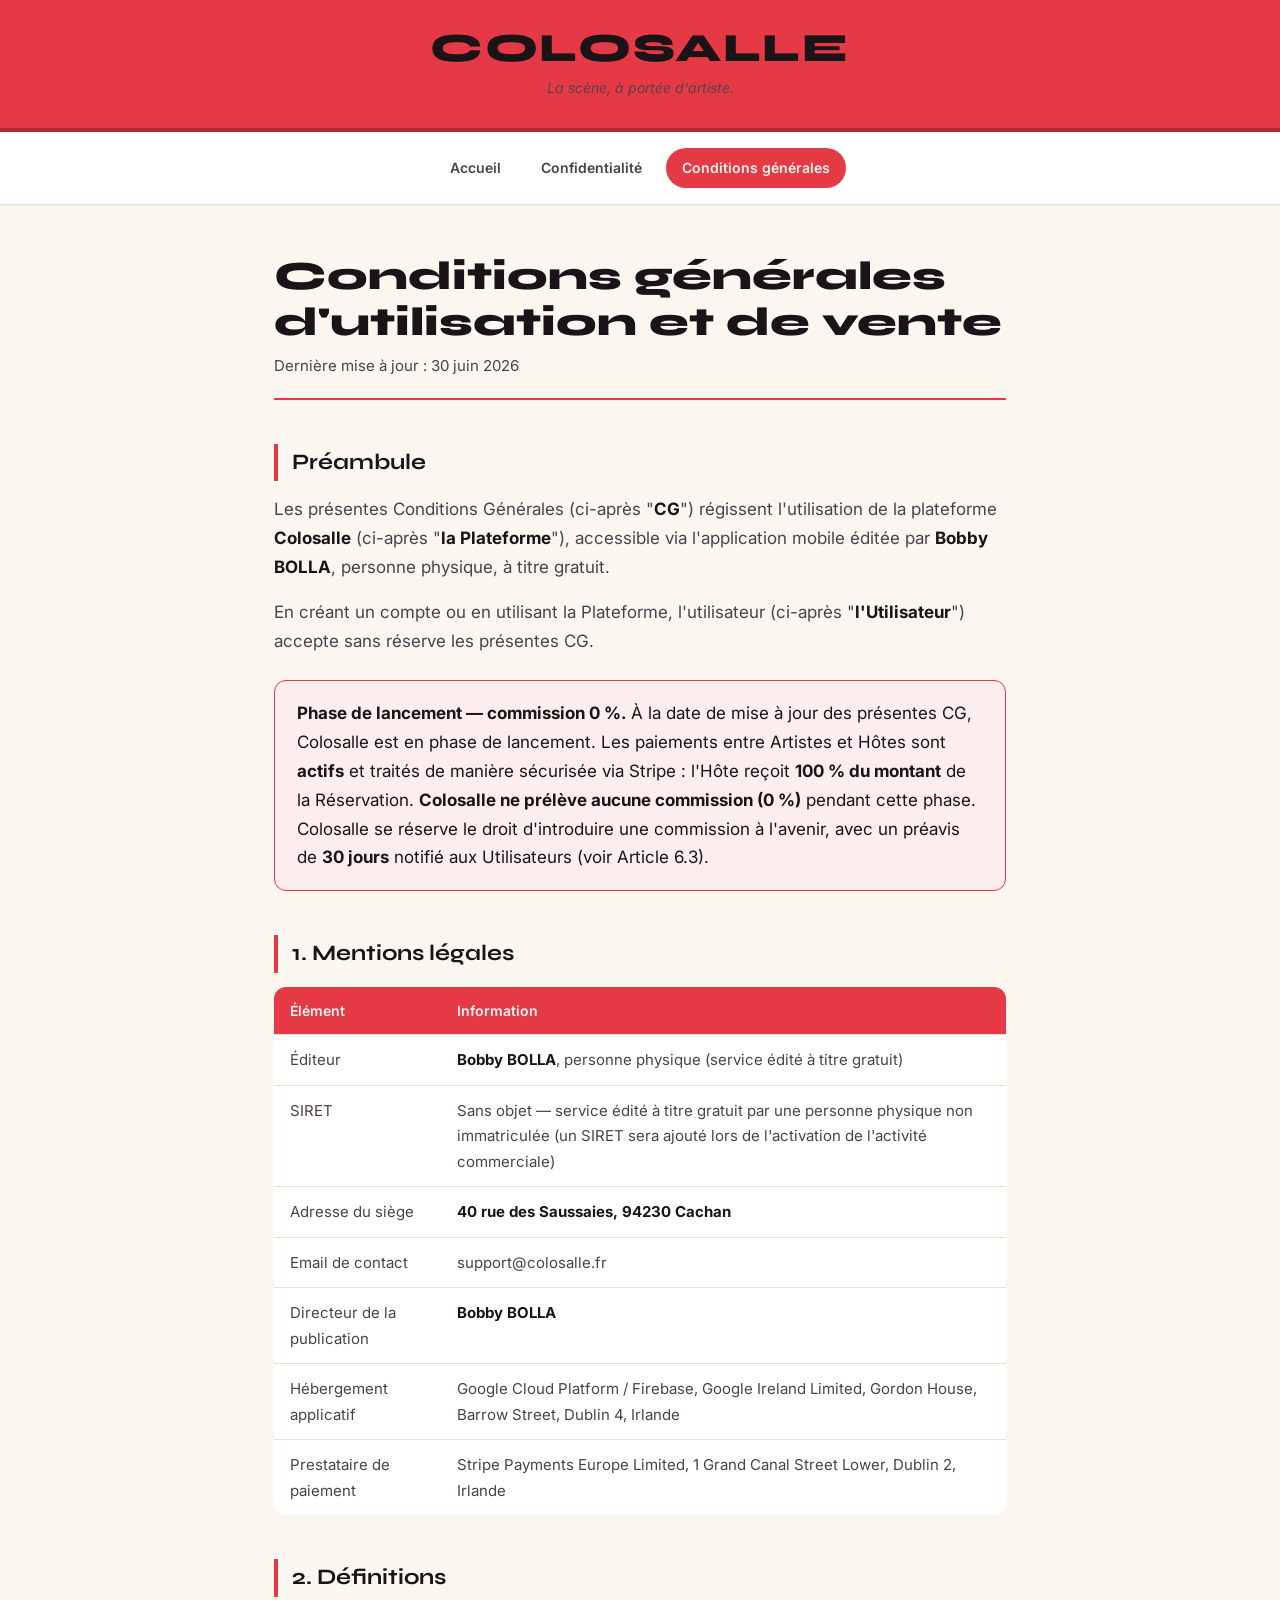
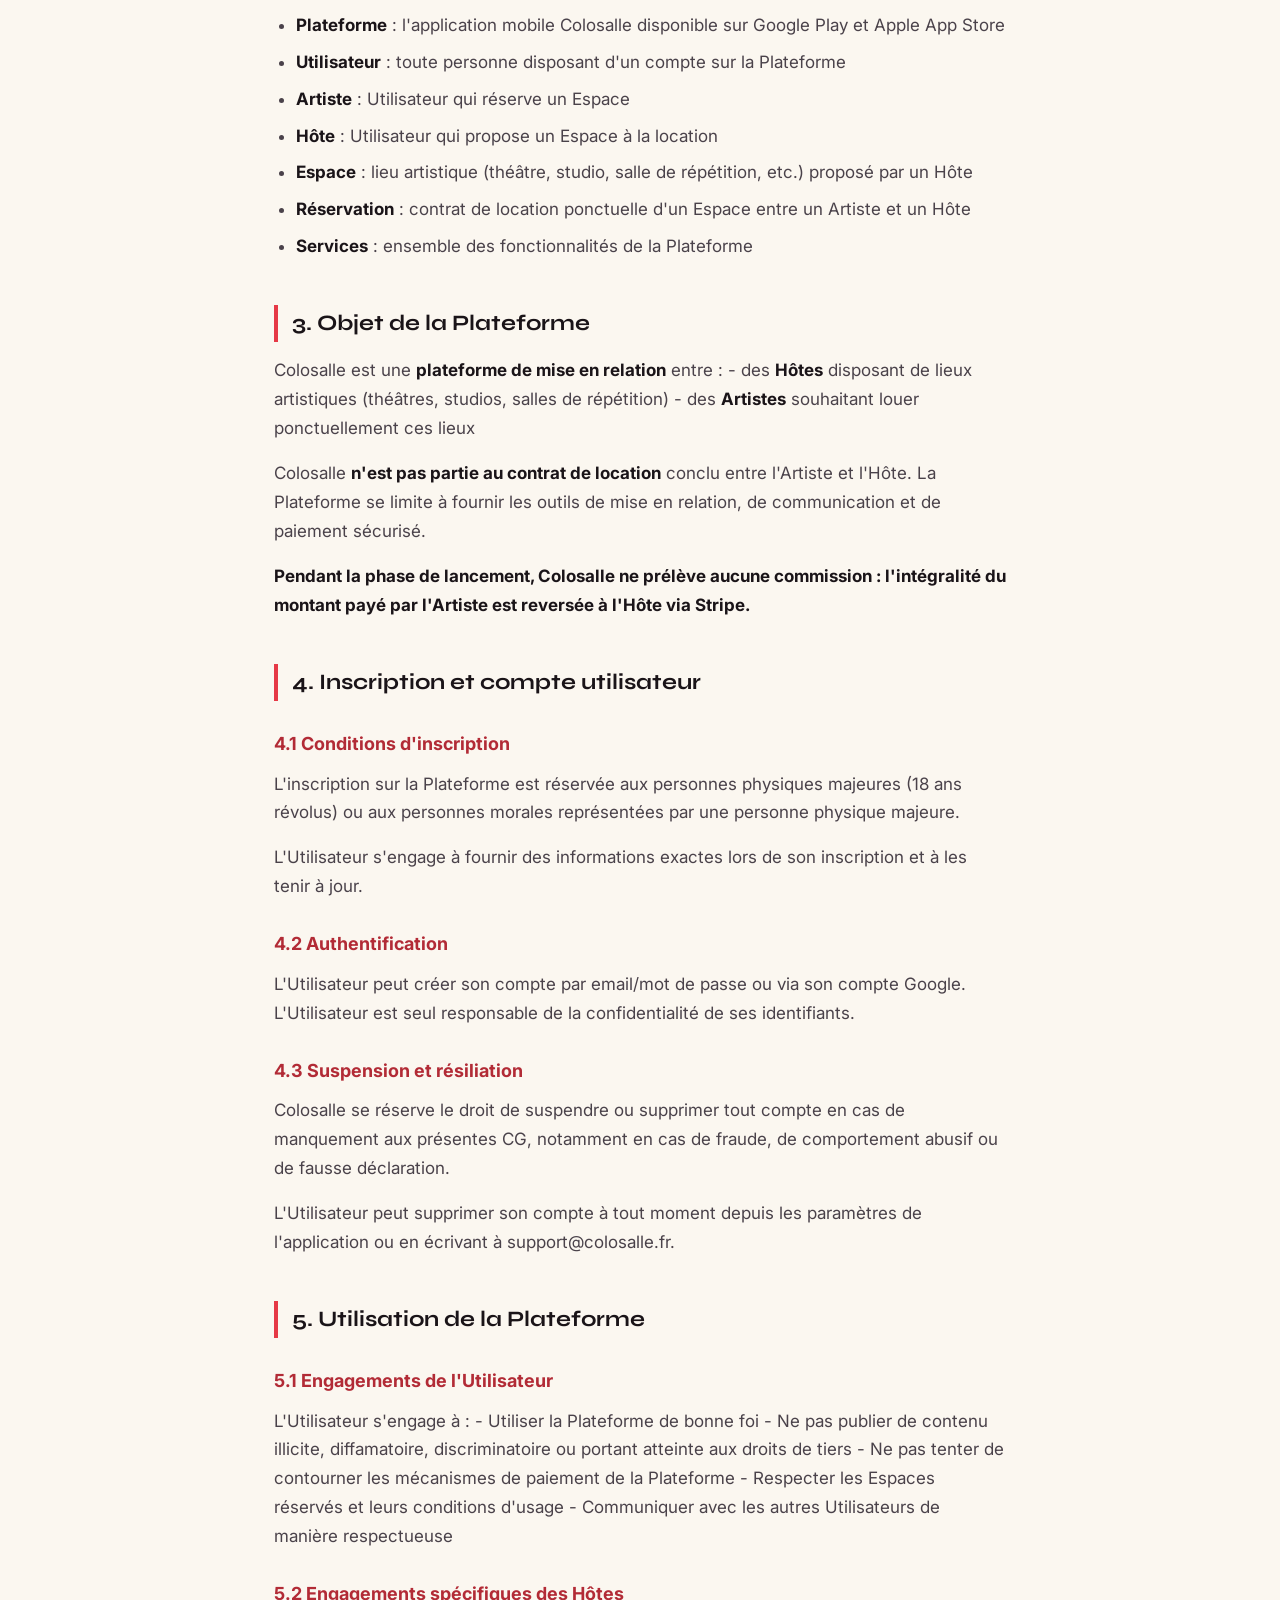
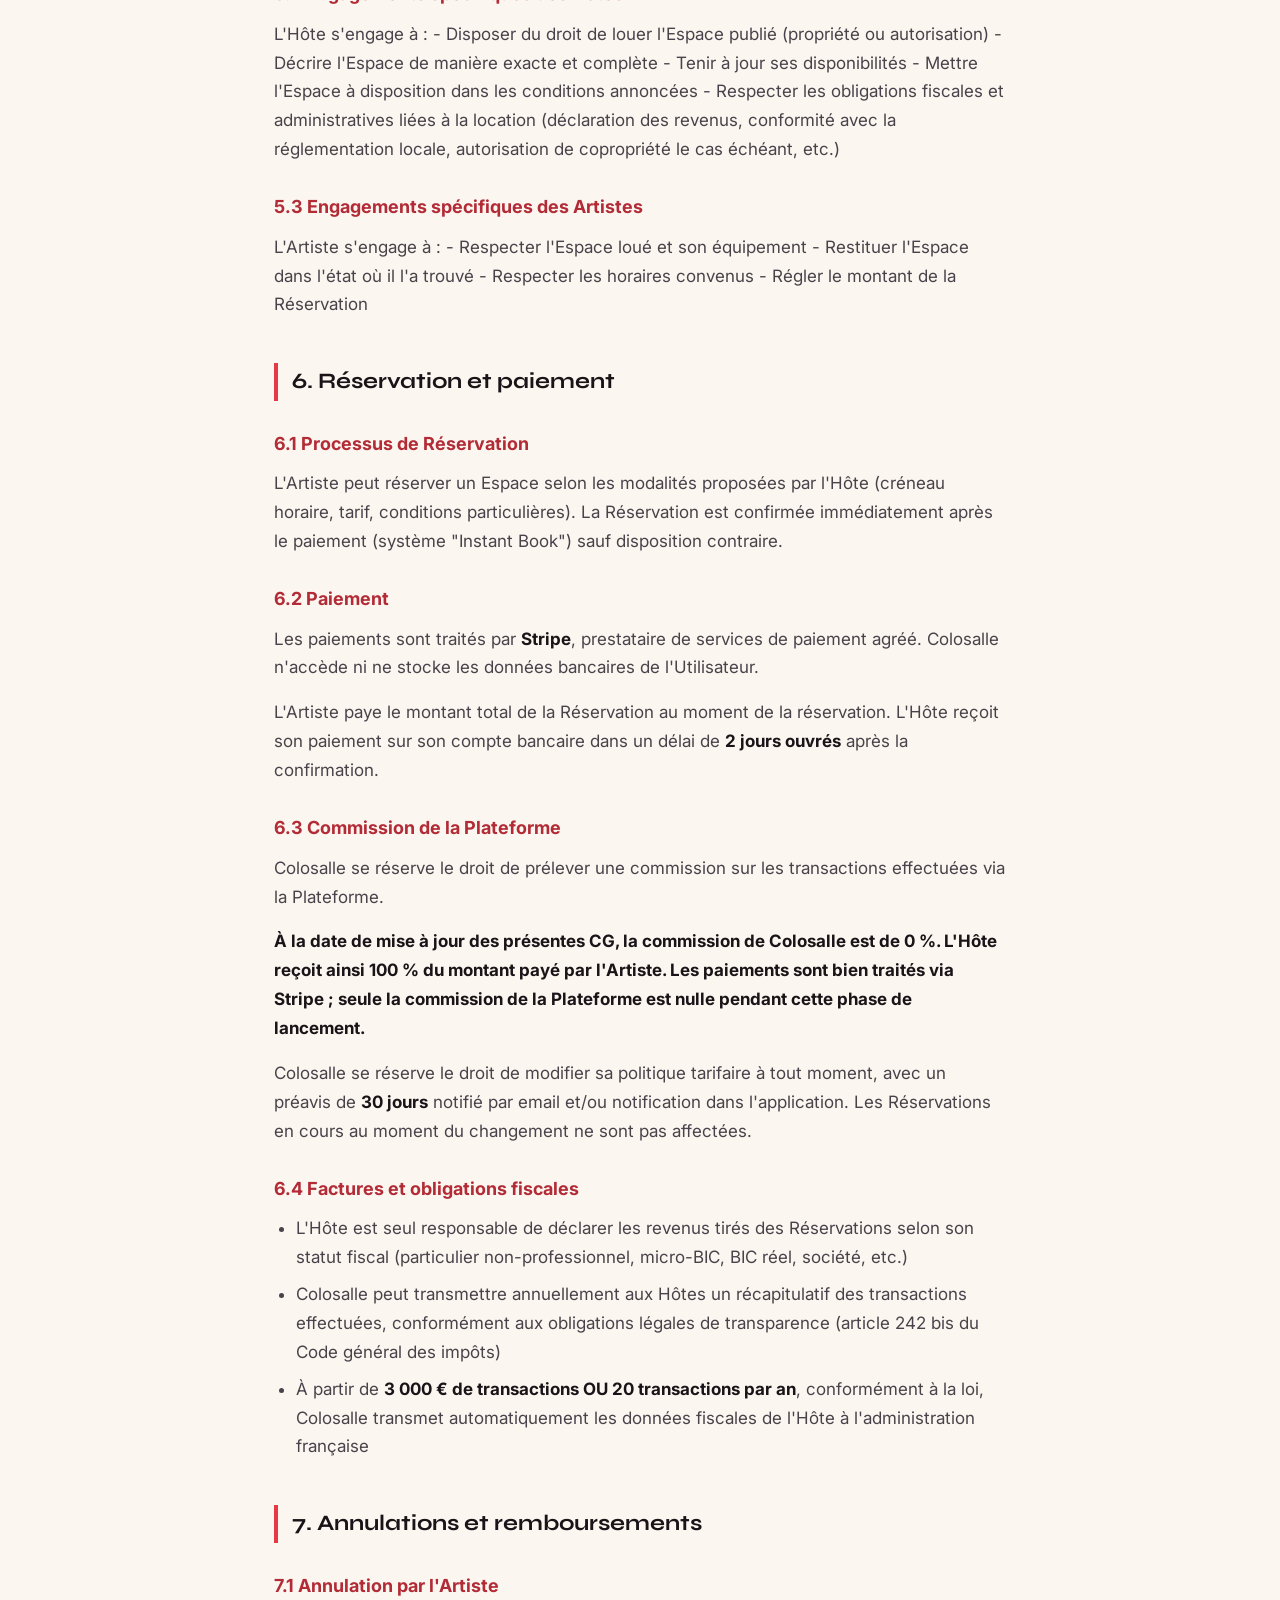
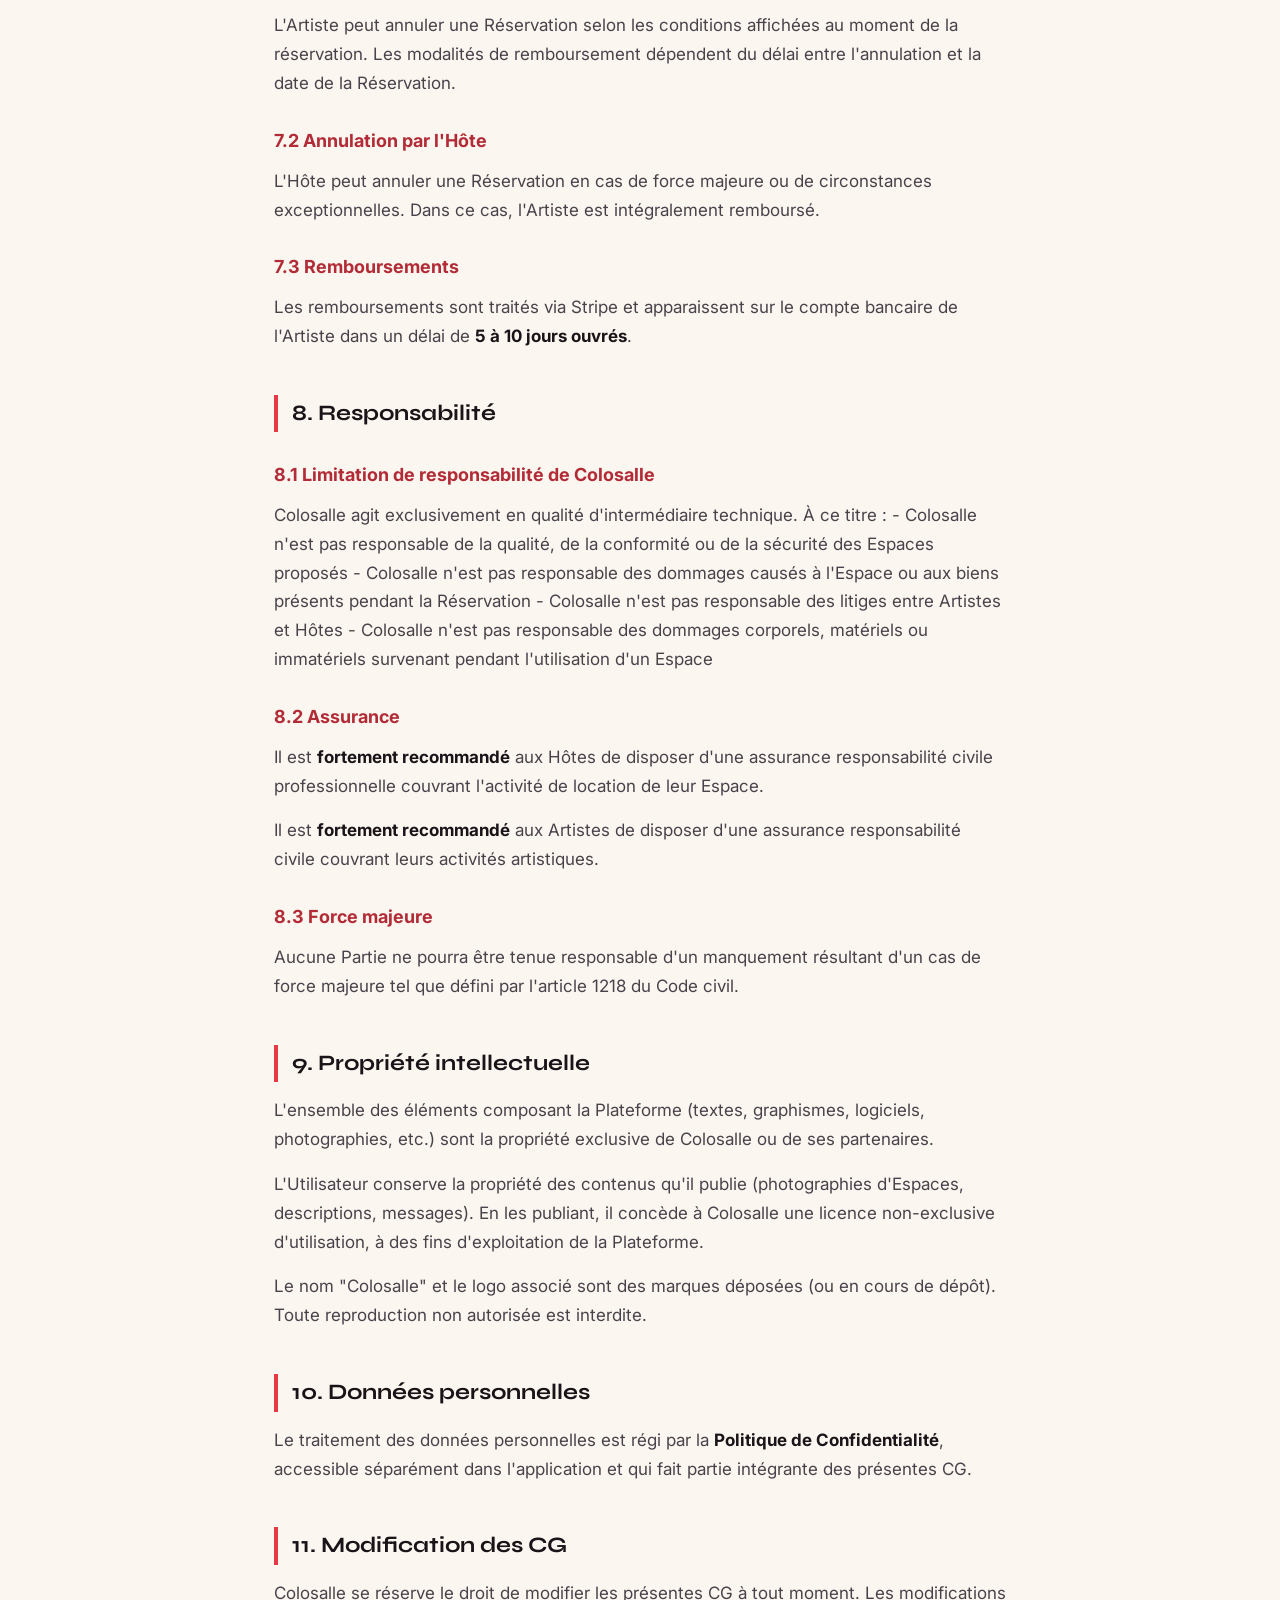
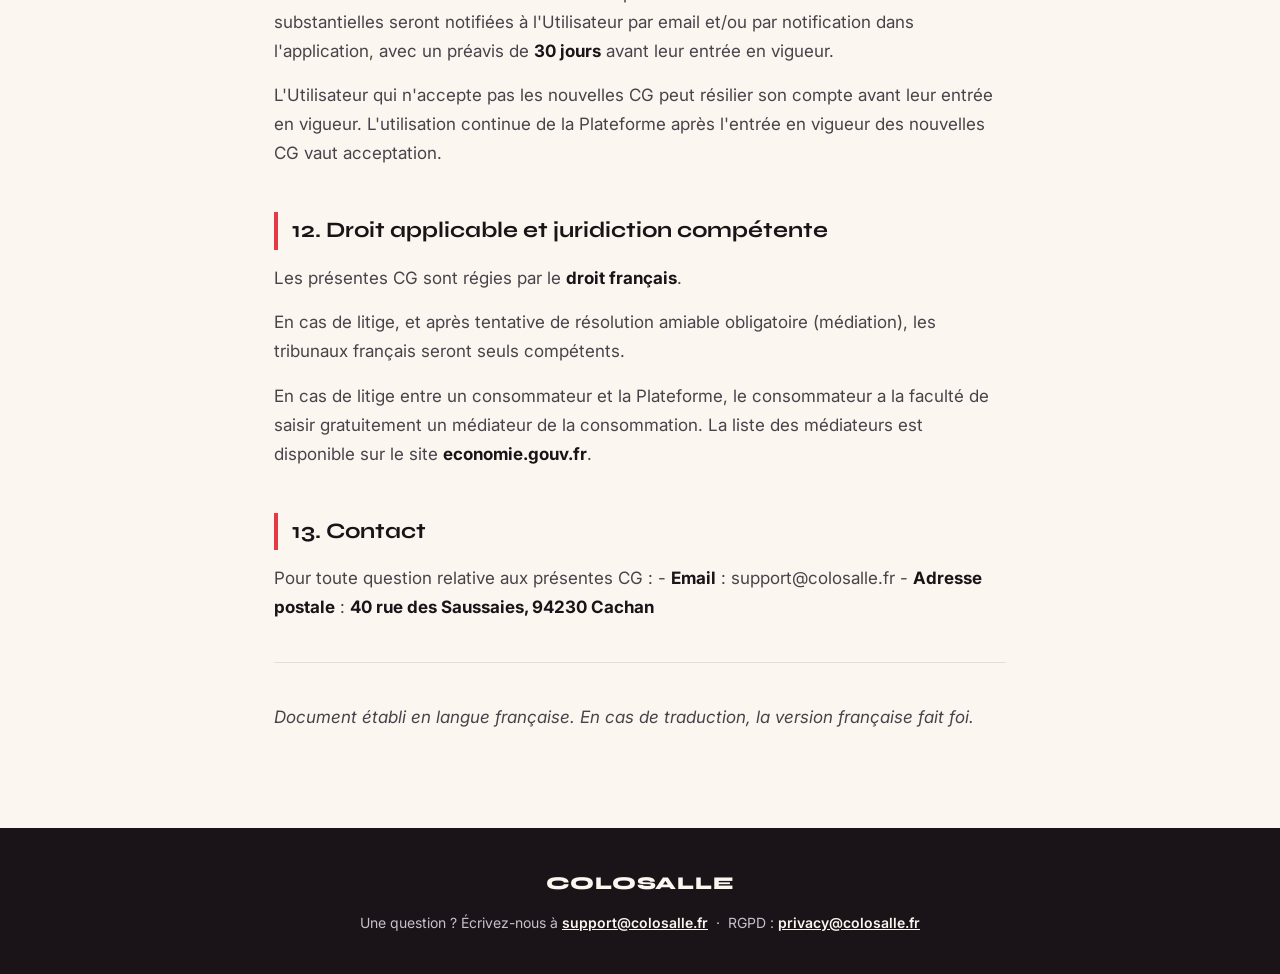
==== cgu.html @ 52d350c0 "Pages legales Colosalle (confidentialite + CGU)" ====
<!DOCTYPE html>
<html lang="fr">
<head>
<meta charset="UTF-8">
<meta name="viewport" content="width=device-width, initial-scale=1">
<title>Conditions générales — Colosalle</title>
<meta name="description" content="Conditions générales d'utilisation et de vente de Colosalle.">
<link rel="preconnect" href="https://fonts.googleapis.com">
<link rel="preconnect" href="https://fonts.gstatic.com" crossorigin>
<link href="https://fonts.googleapis.com/css2?family=Syne:wght@700;800&family=Inter:wght@400;600;700&display=swap" rel="stylesheet">
<link rel="stylesheet" href="style.css">
</head>
<body>
<header class="site-header">
  <a href="index.html"><h1 class="wordmark">Colosalle</h1></a>
  <p class="tagline">La scène, à portée d'artiste.</p>
</header>

<nav class="legal-nav">
  <a href="index.html">Accueil</a>
  <a href="confidentialite.html">Confidentialité</a>
  <a href="cgu.html" class="active">Conditions générales</a>
</nav>

<main>
  <h1>Conditions générales d'utilisation et de vente</h1>
  <p class="maj">Dernière mise à jour : 30 juin 2026</p>
  <h2>Préambule</h2>
<p>Les présentes Conditions Générales (ci-après "<strong>CG</strong>") régissent l'utilisation de la plateforme <strong>Colosalle</strong> (ci-après "<strong>la Plateforme</strong>"), accessible via l'application mobile éditée par <strong>Bobby BOLLA</strong>, personne physique, à titre gratuit.</p>
<p>En créant un compte ou en utilisant la Plateforme, l'utilisateur (ci-après "<strong>l'Utilisateur</strong>") accepte sans réserve les présentes CG.</p>
<div class="callout"><p><strong>Phase de lancement — commission 0 %.</strong> À la date de mise à jour des présentes CG, Colosalle est en phase de lancement. Les paiements entre Artistes et Hôtes sont <strong>actifs</strong> et traités de manière sécurisée via Stripe : l'Hôte reçoit <strong>100 % du montant</strong> de la Réservation. <strong>Colosalle ne prélève aucune commission (0 %)</strong> pendant cette phase. Colosalle se réserve le droit d'introduire une commission à l'avenir, avec un préavis de <strong>30 jours</strong> notifié aux Utilisateurs (voir Article 6.3).</p></div>

<h2>1. Mentions légales</h2>
<div class="table-wrap"><table>
<thead>
<tr>
<th>Élément</th>
<th>Information</th>
</tr>
</thead>
<tbody>
<tr>
<td>Éditeur</td>
<td><strong>Bobby BOLLA</strong>, personne physique (service édité à titre gratuit)</td>
</tr>
<tr>
<td>SIRET</td>
<td>Sans objet — service édité à titre gratuit par une personne physique non immatriculée (un SIRET sera ajouté lors de l'activation de l'activité commerciale)</td>
</tr>
<tr>
<td>Adresse du siège</td>
<td><strong>40 rue des Saussaies, 94230 Cachan</strong></td>
</tr>
<tr>
<td>Email de contact</td>
<td>support@colosalle.fr</td>
</tr>
<tr>
<td>Directeur de la publication</td>
<td><strong>Bobby BOLLA</strong></td>
</tr>
<tr>
<td>Hébergement applicatif</td>
<td>Google Cloud Platform / Firebase, Google Ireland Limited, Gordon House, Barrow Street, Dublin 4, Irlande</td>
</tr>
<tr>
<td>Prestataire de paiement</td>
<td>Stripe Payments Europe Limited, 1 Grand Canal Street Lower, Dublin 2, Irlande</td>
</tr>
</tbody>
</table></div>
<h2>2. Définitions</h2>
<ul>
<li><strong>Plateforme</strong> : l'application mobile Colosalle disponible sur Google Play et Apple App Store</li>
<li><strong>Utilisateur</strong> : toute personne disposant d'un compte sur la Plateforme</li>
<li><strong>Artiste</strong> : Utilisateur qui réserve un Espace</li>
<li><strong>Hôte</strong> : Utilisateur qui propose un Espace à la location</li>
<li><strong>Espace</strong> : lieu artistique (théâtre, studio, salle de répétition, etc.) proposé par un Hôte</li>
<li><strong>Réservation</strong> : contrat de location ponctuelle d'un Espace entre un Artiste et un Hôte</li>
<li><strong>Services</strong> : ensemble des fonctionnalités de la Plateforme</li>
</ul>
<h2>3. Objet de la Plateforme</h2>
<p>Colosalle est une <strong>plateforme de mise en relation</strong> entre :
- des <strong>Hôtes</strong> disposant de lieux artistiques (théâtres, studios, salles de répétition)
- des <strong>Artistes</strong> souhaitant louer ponctuellement ces lieux</p>
<p>Colosalle <strong>n'est pas partie au contrat de location</strong> conclu entre l'Artiste et l'Hôte. La Plateforme se limite à fournir les outils de mise en relation, de communication et de paiement sécurisé.</p>
<p><strong>Pendant la phase de lancement, Colosalle ne prélève aucune commission : l'intégralité du montant payé par l'Artiste est reversée à l'Hôte via Stripe.</strong></p>
<h2>4. Inscription et compte utilisateur</h2>
<h3>4.1 Conditions d'inscription</h3>
<p>L'inscription sur la Plateforme est réservée aux personnes physiques majeures (18 ans révolus) ou aux personnes morales représentées par une personne physique majeure.</p>
<p>L'Utilisateur s'engage à fournir des informations exactes lors de son inscription et à les tenir à jour.</p>
<h3>4.2 Authentification</h3>
<p>L'Utilisateur peut créer son compte par email/mot de passe ou via son compte Google. L'Utilisateur est seul responsable de la confidentialité de ses identifiants.</p>
<h3>4.3 Suspension et résiliation</h3>
<p>Colosalle se réserve le droit de suspendre ou supprimer tout compte en cas de manquement aux présentes CG, notamment en cas de fraude, de comportement abusif ou de fausse déclaration.</p>
<p>L'Utilisateur peut supprimer son compte à tout moment depuis les paramètres de l'application ou en écrivant à support@colosalle.fr.</p>
<h2>5. Utilisation de la Plateforme</h2>
<h3>5.1 Engagements de l'Utilisateur</h3>
<p>L'Utilisateur s'engage à :
- Utiliser la Plateforme de bonne foi
- Ne pas publier de contenu illicite, diffamatoire, discriminatoire ou portant atteinte aux droits de tiers
- Ne pas tenter de contourner les mécanismes de paiement de la Plateforme
- Respecter les Espaces réservés et leurs conditions d'usage
- Communiquer avec les autres Utilisateurs de manière respectueuse</p>
<h3>5.2 Engagements spécifiques des Hôtes</h3>
<p>L'Hôte s'engage à :
- Disposer du droit de louer l'Espace publié (propriété ou autorisation)
- Décrire l'Espace de manière exacte et complète
- Tenir à jour ses disponibilités
- Mettre l'Espace à disposition dans les conditions annoncées
- Respecter les obligations fiscales et administratives liées à la location (déclaration des revenus, conformité avec la réglementation locale, autorisation de copropriété le cas échéant, etc.)</p>
<h3>5.3 Engagements spécifiques des Artistes</h3>
<p>L'Artiste s'engage à :
- Respecter l'Espace loué et son équipement
- Restituer l'Espace dans l'état où il l'a trouvé
- Respecter les horaires convenus
- Régler le montant de la Réservation</p>
<h2>6. Réservation et paiement</h2>
<h3>6.1 Processus de Réservation</h3>
<p>L'Artiste peut réserver un Espace selon les modalités proposées par l'Hôte (créneau horaire, tarif, conditions particulières). La Réservation est confirmée immédiatement après le paiement (système "Instant Book") sauf disposition contraire.</p>
<h3>6.2 Paiement</h3>
<p>Les paiements sont traités par <strong>Stripe</strong>, prestataire de services de paiement agréé. Colosalle n'accède ni ne stocke les données bancaires de l'Utilisateur.</p>
<p>L'Artiste paye le montant total de la Réservation au moment de la réservation. L'Hôte reçoit son paiement sur son compte bancaire dans un délai de <strong>2 jours ouvrés</strong> après la confirmation.</p>
<h3>6.3 Commission de la Plateforme</h3>
<p>Colosalle se réserve le droit de prélever une commission sur les transactions effectuées via la Plateforme.</p>
<p><strong>À la date de mise à jour des présentes CG, la commission de Colosalle est de 0 %. L'Hôte reçoit ainsi 100 % du montant payé par l'Artiste. Les paiements sont bien traités via Stripe ; seule la commission de la Plateforme est nulle pendant cette phase de lancement.</strong></p>
<p>Colosalle se réserve le droit de modifier sa politique tarifaire à tout moment, avec un préavis de <strong>30 jours</strong> notifié par email et/ou notification dans l'application. Les Réservations en cours au moment du changement ne sont pas affectées.</p>
<h3>6.4 Factures et obligations fiscales</h3>
<ul>
<li>L'Hôte est seul responsable de déclarer les revenus tirés des Réservations selon son statut fiscal (particulier non-professionnel, micro-BIC, BIC réel, société, etc.)</li>
<li>Colosalle peut transmettre annuellement aux Hôtes un récapitulatif des transactions effectuées, conformément aux obligations légales de transparence (article 242 bis du Code général des impôts)</li>
<li>À partir de <strong>3 000 € de transactions OU 20 transactions par an</strong>, conformément à la loi, Colosalle transmet automatiquement les données fiscales de l'Hôte à l'administration française</li>
</ul>
<h2>7. Annulations et remboursements</h2>
<h3>7.1 Annulation par l'Artiste</h3>
<p>L'Artiste peut annuler une Réservation selon les conditions affichées au moment de la réservation. Les modalités de remboursement dépendent du délai entre l'annulation et la date de la Réservation.</p>
<h3>7.2 Annulation par l'Hôte</h3>
<p>L'Hôte peut annuler une Réservation en cas de force majeure ou de circonstances exceptionnelles. Dans ce cas, l'Artiste est intégralement remboursé.</p>
<h3>7.3 Remboursements</h3>
<p>Les remboursements sont traités via Stripe et apparaissent sur le compte bancaire de l'Artiste dans un délai de <strong>5 à 10 jours ouvrés</strong>.</p>
<h2>8. Responsabilité</h2>
<h3>8.1 Limitation de responsabilité de Colosalle</h3>
<p>Colosalle agit exclusivement en qualité d'intermédiaire technique. À ce titre :
- Colosalle n'est pas responsable de la qualité, de la conformité ou de la sécurité des Espaces proposés
- Colosalle n'est pas responsable des dommages causés à l'Espace ou aux biens présents pendant la Réservation
- Colosalle n'est pas responsable des litiges entre Artistes et Hôtes
- Colosalle n'est pas responsable des dommages corporels, matériels ou immatériels survenant pendant l'utilisation d'un Espace</p>
<h3>8.2 Assurance</h3>
<p>Il est <strong>fortement recommandé</strong> aux Hôtes de disposer d'une assurance responsabilité civile professionnelle couvrant l'activité de location de leur Espace.</p>
<p>Il est <strong>fortement recommandé</strong> aux Artistes de disposer d'une assurance responsabilité civile couvrant leurs activités artistiques.</p>
<h3>8.3 Force majeure</h3>
<p>Aucune Partie ne pourra être tenue responsable d'un manquement résultant d'un cas de force majeure tel que défini par l'article 1218 du Code civil.</p>
<h2>9. Propriété intellectuelle</h2>
<p>L'ensemble des éléments composant la Plateforme (textes, graphismes, logiciels, photographies, etc.) sont la propriété exclusive de Colosalle ou de ses partenaires.</p>
<p>L'Utilisateur conserve la propriété des contenus qu'il publie (photographies d'Espaces, descriptions, messages). En les publiant, il concède à Colosalle une licence non-exclusive d'utilisation, à des fins d'exploitation de la Plateforme.</p>
<p>Le nom "Colosalle" et le logo associé sont des marques déposées (ou en cours de dépôt). Toute reproduction non autorisée est interdite.</p>
<h2>10. Données personnelles</h2>
<p>Le traitement des données personnelles est régi par la <strong>Politique de Confidentialité</strong>, accessible séparément dans l'application et qui fait partie intégrante des présentes CG.</p>
<h2>11. Modification des CG</h2>
<p>Colosalle se réserve le droit de modifier les présentes CG à tout moment. Les modifications substantielles seront notifiées à l'Utilisateur par email et/ou par notification dans l'application, avec un préavis de <strong>30 jours</strong> avant leur entrée en vigueur.</p>
<p>L'Utilisateur qui n'accepte pas les nouvelles CG peut résilier son compte avant leur entrée en vigueur. L'utilisation continue de la Plateforme après l'entrée en vigueur des nouvelles CG vaut acceptation.</p>
<h2>12. Droit applicable et juridiction compétente</h2>
<p>Les présentes CG sont régies par le <strong>droit français</strong>.</p>
<p>En cas de litige, et après tentative de résolution amiable obligatoire (médiation), les tribunaux français seront seuls compétents.</p>
<p>En cas de litige entre un consommateur et la Plateforme, le consommateur a la faculté de saisir gratuitement un médiateur de la consommation. La liste des médiateurs est disponible sur le site <strong>economie.gouv.fr</strong>.</p>
<h2>13. Contact</h2>
<p>Pour toute question relative aux présentes CG :
- <strong>Email</strong> : support@colosalle.fr
- <strong>Adresse postale</strong> : <strong>40 rue des Saussaies, 94230 Cachan</strong></p>
<hr />
<p><em>Document établi en langue française. En cas de traduction, la version française fait foi.</em></p>
</main>

<footer class="site-footer">
  <span class="foot-word">Colosalle</span>
  Une question ? Écrivez-nous à
  <a href="mailto:support@colosalle.fr">support@colosalle.fr</a>
  &nbsp;·&nbsp; RGPD :
  <a href="mailto:privacy@colosalle.fr">privacy@colosalle.fr</a>
</footer>
</body>
</html>
---- style.css ----
/* Colosalle — pages légales */
:root {
  --rouge: #E63946;
  --rouge-fonce: #B22B36;
  --creme: #FBF7F0;
  --creme-carte: #FFFFFF;
  --encre: #1A1418;
  --encre-douce: #4A424A;
  --filet: #E8DFD3;
  --max: 780px;
}

* { box-sizing: border-box; }

html { scroll-behavior: smooth; }

body {
  margin: 0;
  background: var(--creme);
  color: var(--encre);
  font-family: 'Inter', -apple-system, BlinkMacSystemFont, 'Segoe UI', sans-serif;
  font-size: 17px;
  line-height: 1.7;
  -webkit-font-smoothing: antialiased;
}

/* ---- En-tête ---- */
.site-header {
  background: var(--rouge);
  color: var(--creme);
  padding: 28px 24px;
  text-align: center;
  border-bottom: 4px solid var(--rouge-fonce);
}
.site-header a { color: var(--creme); text-decoration: none; }
.wordmark {
  font-family: 'Syne', sans-serif;
  font-weight: 800;
  font-size: clamp(28px, 6vw, 40px);
  letter-spacing: 0.04em;
  text-transform: uppercase;
  margin: 0;
  line-height: 1;
}
.tagline {
  font-size: 14px;
  opacity: 0.9;
  margin: 8px 0 0;
  font-style: italic;
}

/* ---- Navigation ---- */
.legal-nav {
  display: flex;
  justify-content: center;
  gap: 8px;
  flex-wrap: wrap;
  padding: 16px 24px;
  background: var(--creme-carte);
  border-bottom: 1px solid var(--filet);
  position: sticky;
  top: 0;
  z-index: 10;
}
.legal-nav a {
  font-size: 14px;
  font-weight: 600;
  color: var(--encre-douce);
  text-decoration: none;
  padding: 8px 16px;
  border-radius: 999px;
  transition: background 0.15s, color 0.15s;
}
.legal-nav a:hover { background: var(--creme); color: var(--rouge); }
.legal-nav a.active { background: var(--rouge); color: var(--creme); }

/* ---- Contenu ---- */
main {
  max-width: var(--max);
  margin: 0 auto;
  padding: 48px 24px 80px;
}

h1 {
  font-family: 'Syne', sans-serif;
  font-weight: 800;
  font-size: clamp(28px, 5vw, 40px);
  line-height: 1.15;
  margin: 0 0 8px;
  color: var(--encre);
}
.maj {
  color: var(--encre-douce);
  font-size: 15px;
  margin: 0 0 40px;
  padding-bottom: 20px;
  border-bottom: 2px solid var(--rouge);
}

h2 {
  font-family: 'Syne', sans-serif;
  font-weight: 700;
  font-size: 22px;
  margin: 44px 0 14px;
  padding-left: 14px;
  border-left: 4px solid var(--rouge);
  color: var(--encre);
}
h3 {
  font-weight: 700;
  font-size: 18px;
  margin: 28px 0 10px;
  color: var(--rouge-fonce);
}

p { margin: 0 0 16px; color: var(--encre-douce); }
strong { color: var(--encre); }

ul { margin: 0 0 16px; padding-left: 22px; color: var(--encre-douce); }
li { margin-bottom: 8px; }

a { color: var(--rouge); }

/* ---- Encadré info ---- */
.callout {
  background: #FCEEEF;
  border: 1px solid var(--rouge);
  border-radius: 12px;
  padding: 18px 22px;
  margin: 24px 0;
}
.callout p { margin: 0; color: var(--encre); }

/* ---- Tableaux ---- */
.table-wrap { overflow-x: auto; margin: 0 0 24px; }
table {
  border-collapse: collapse;
  width: 100%;
  font-size: 15px;
  background: var(--creme-carte);
  border-radius: 12px;
  overflow: hidden;
}
th, td {
  text-align: left;
  padding: 12px 16px;
  border-bottom: 1px solid var(--filet);
  vertical-align: top;
}
th {
  background: var(--rouge);
  color: var(--creme);
  font-weight: 600;
  font-size: 14px;
}
td { color: var(--encre-douce); }
tr:last-child td { border-bottom: none; }

hr {
  border: none;
  border-top: 1px solid var(--filet);
  margin: 40px 0;
}

/* ---- Pied de page ---- */
.site-footer {
  background: var(--encre);
  color: #C9BFC7;
  text-align: center;
  padding: 40px 24px;
  font-size: 14px;
}
.site-footer a { color: var(--creme); font-weight: 600; }
.site-footer .foot-word {
  font-family: 'Syne', sans-serif;
  font-weight: 800;
  text-transform: uppercase;
  letter-spacing: 0.04em;
  color: var(--creme);
  font-size: 18px;
  display: block;
  margin-bottom: 12px;
}

/* ---- Accueil ---- */
.home main { text-align: center; padding-top: 72px; }
.home .lead { font-size: 19px; max-width: 560px; margin: 0 auto 40px; }
.card-grid {
  display: grid;
  grid-template-columns: 1fr 1fr;
  gap: 20px;
  max-width: 620px;
  margin: 0 auto;
}
.card {
  display: block;
  background: var(--creme-carte);
  border: 1px solid var(--filet);
  border-radius: 16px;
  padding: 32px 24px;
  text-decoration: none;
  color: var(--encre);
  transition: transform 0.15s, border-color 0.15s, box-shadow 0.15s;
}
.card:hover {
  transform: translateY(-3px);
  border-color: var(--rouge);
  box-shadow: 0 8px 24px rgba(230,57,70,0.12);
}
.card h2 {
  border: none;
  padding: 0;
  margin: 0 0 8px;
  font-size: 20px;
}
.card p { margin: 0; font-size: 14px; }

@media (max-width: 560px) {
  .card-grid { grid-template-columns: 1fr; }
  body { font-size: 16px; }
}

@media (prefers-reduced-motion: reduce) {
  * { transition: none !important; scroll-behavior: auto !important; }
}
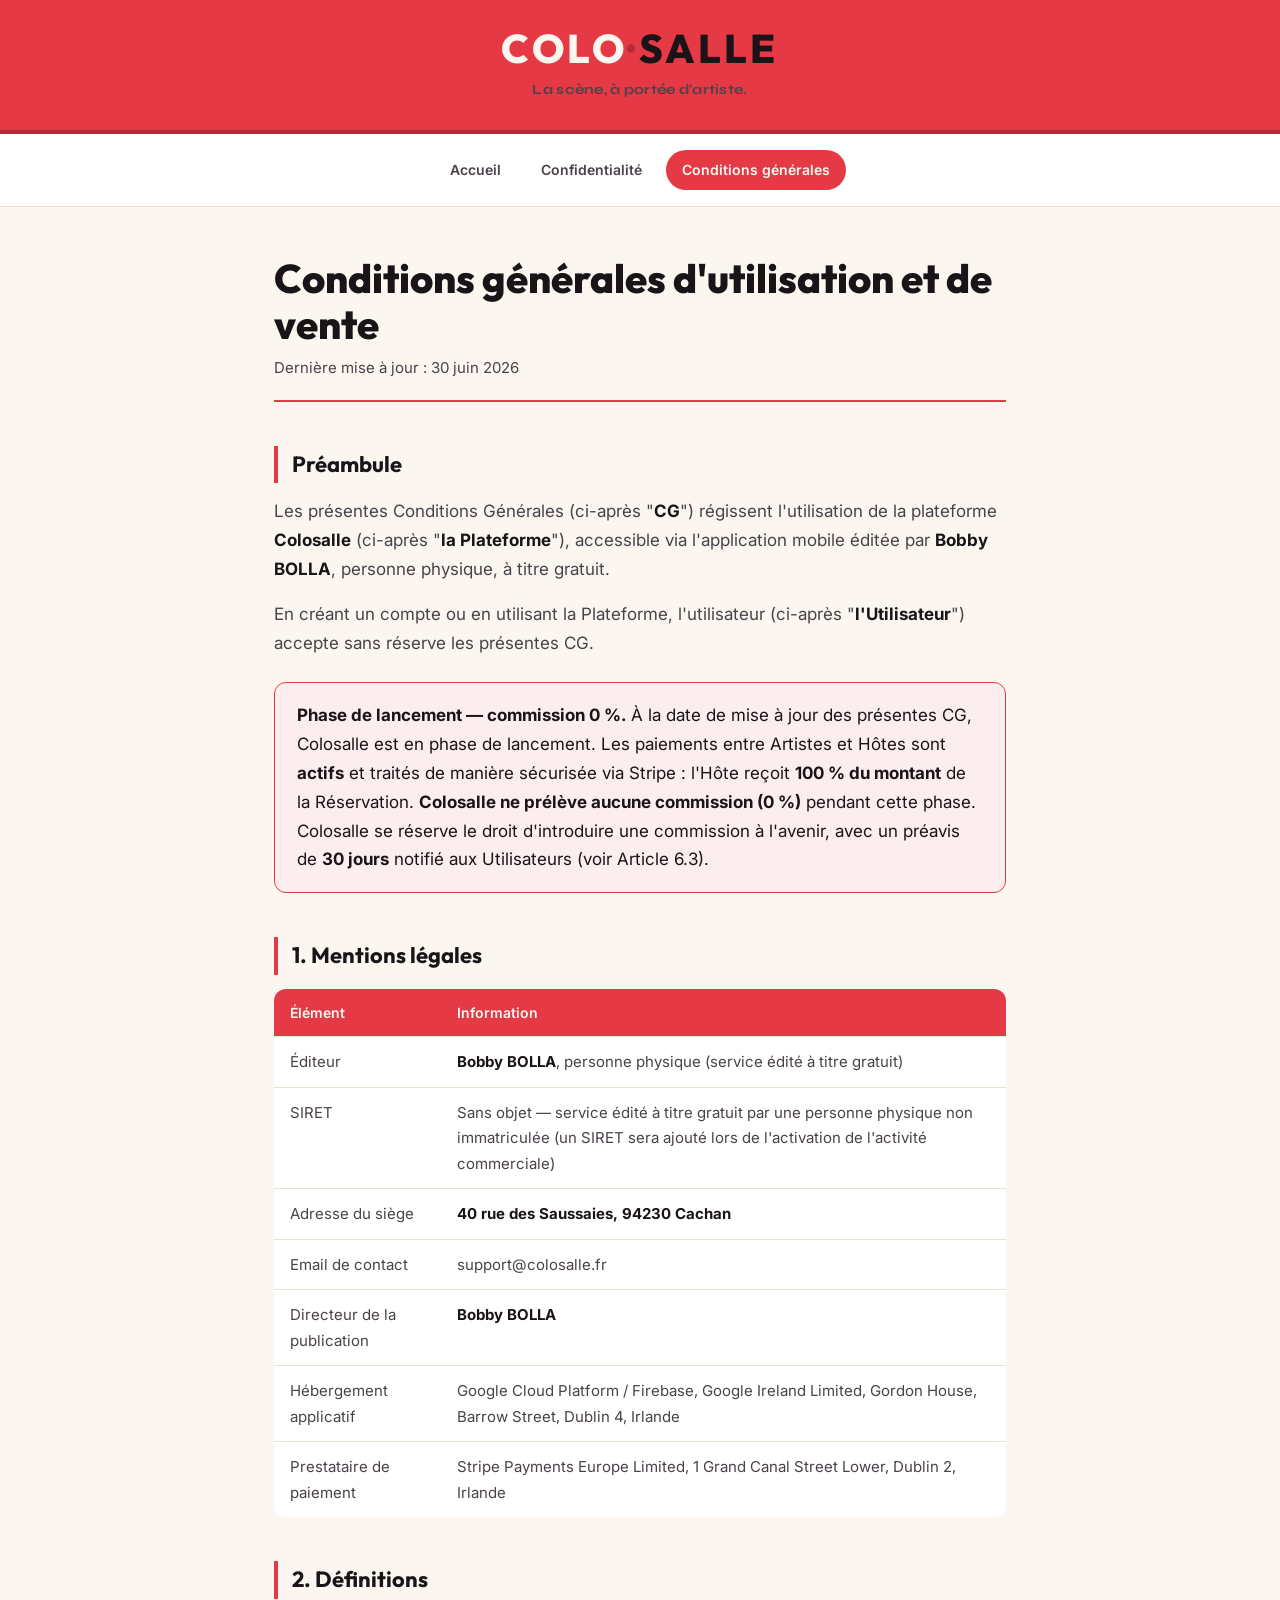
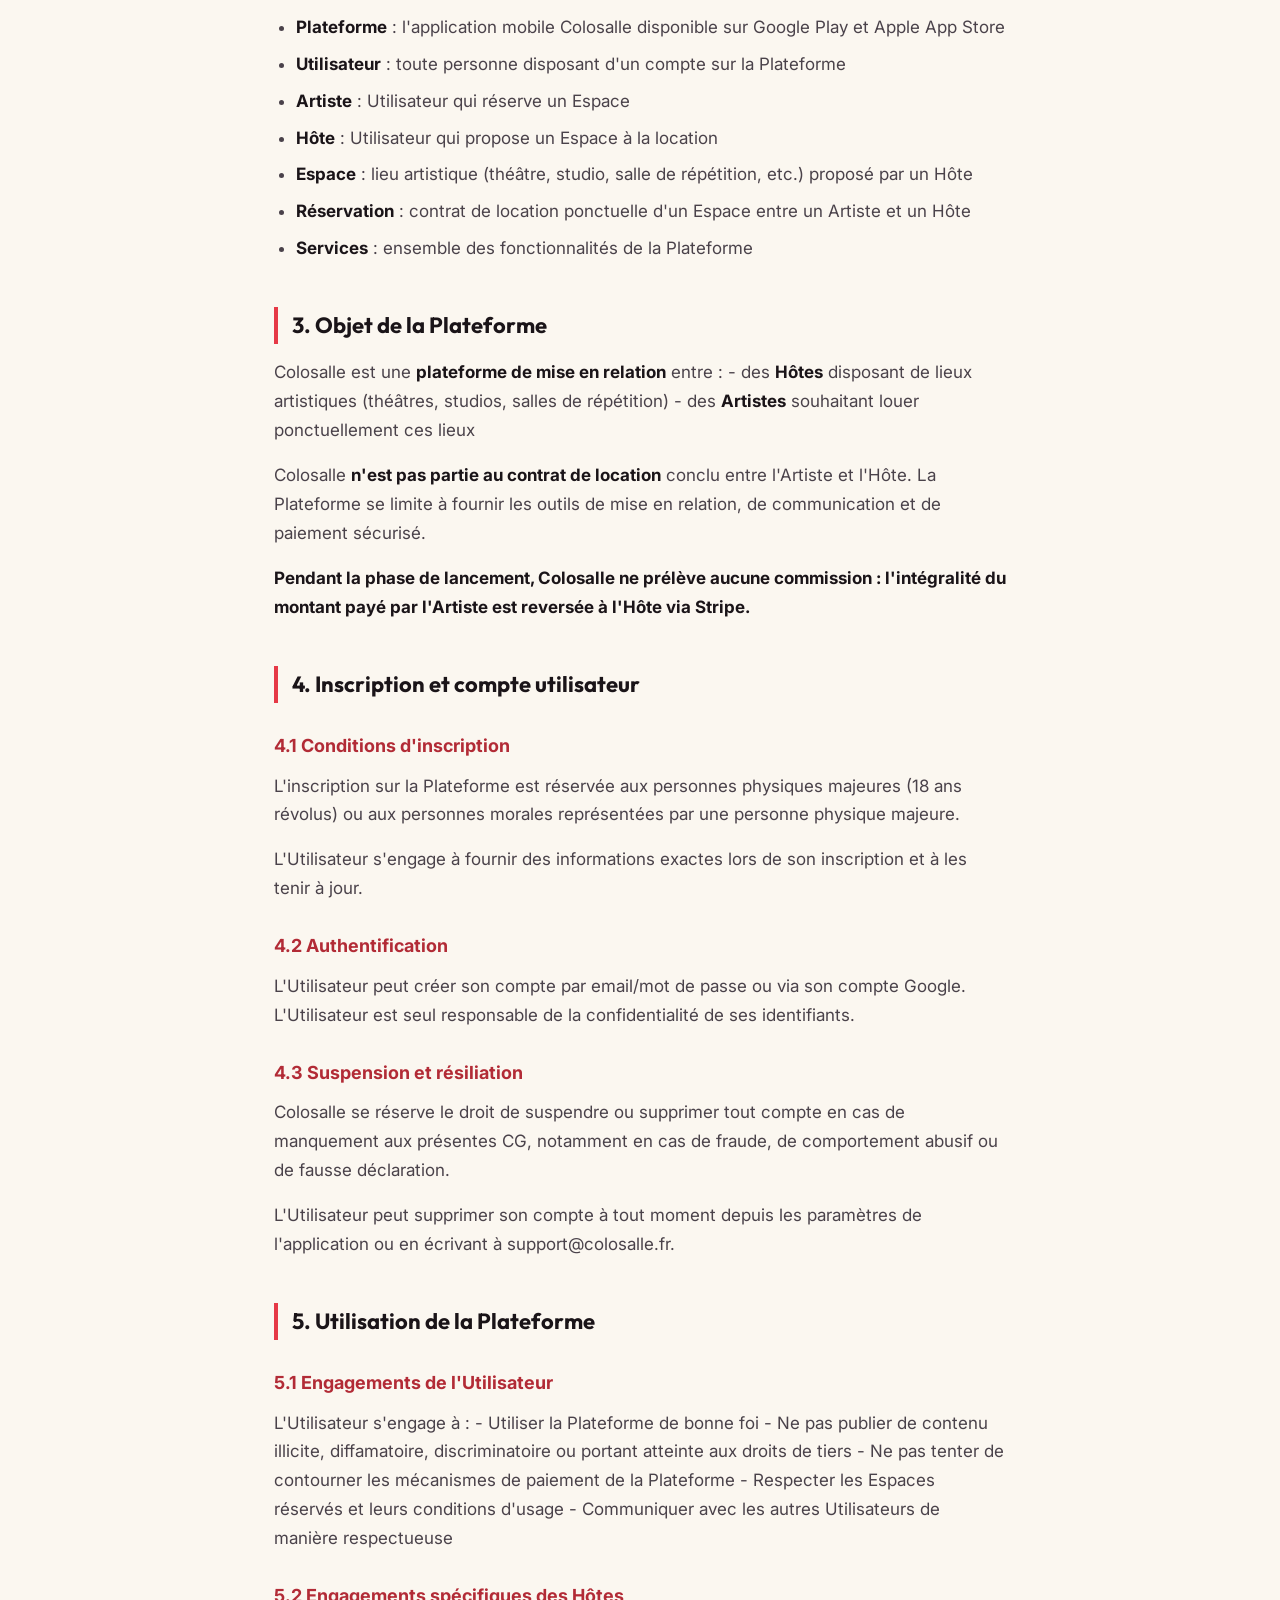
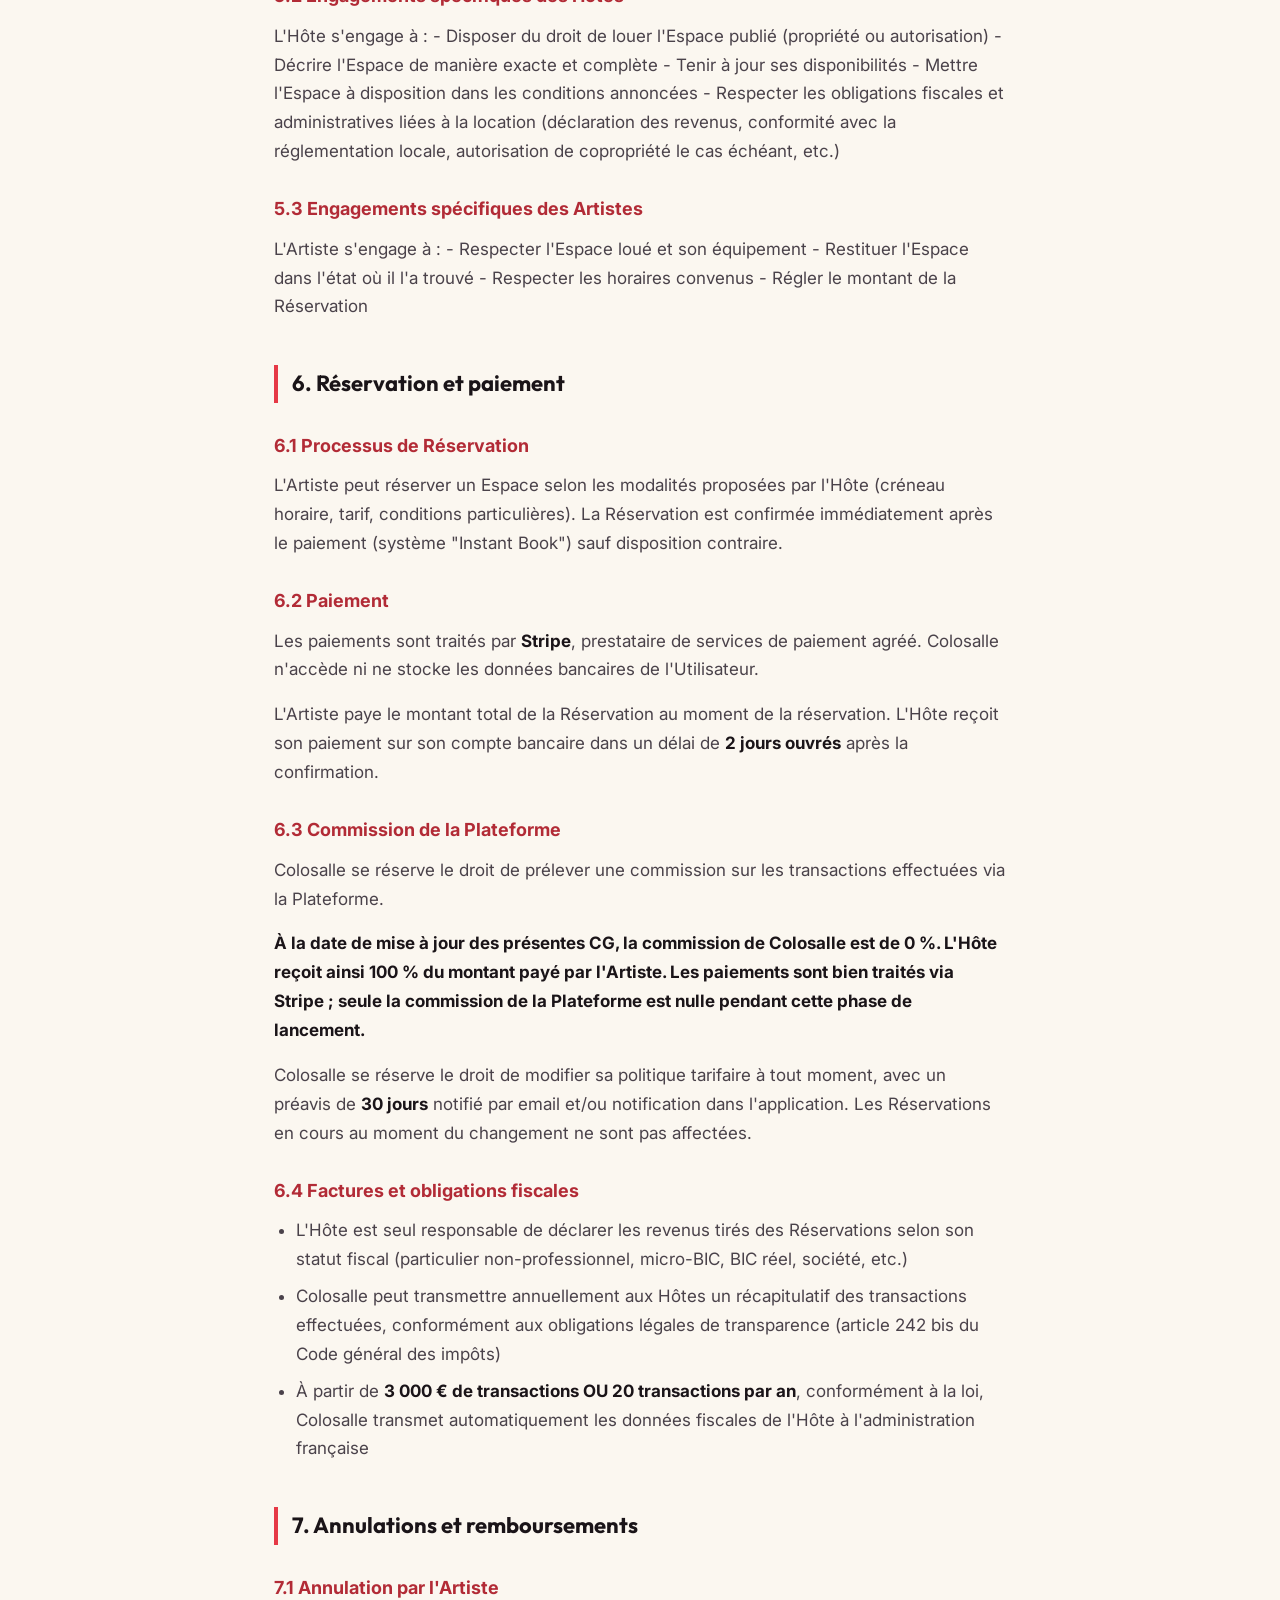
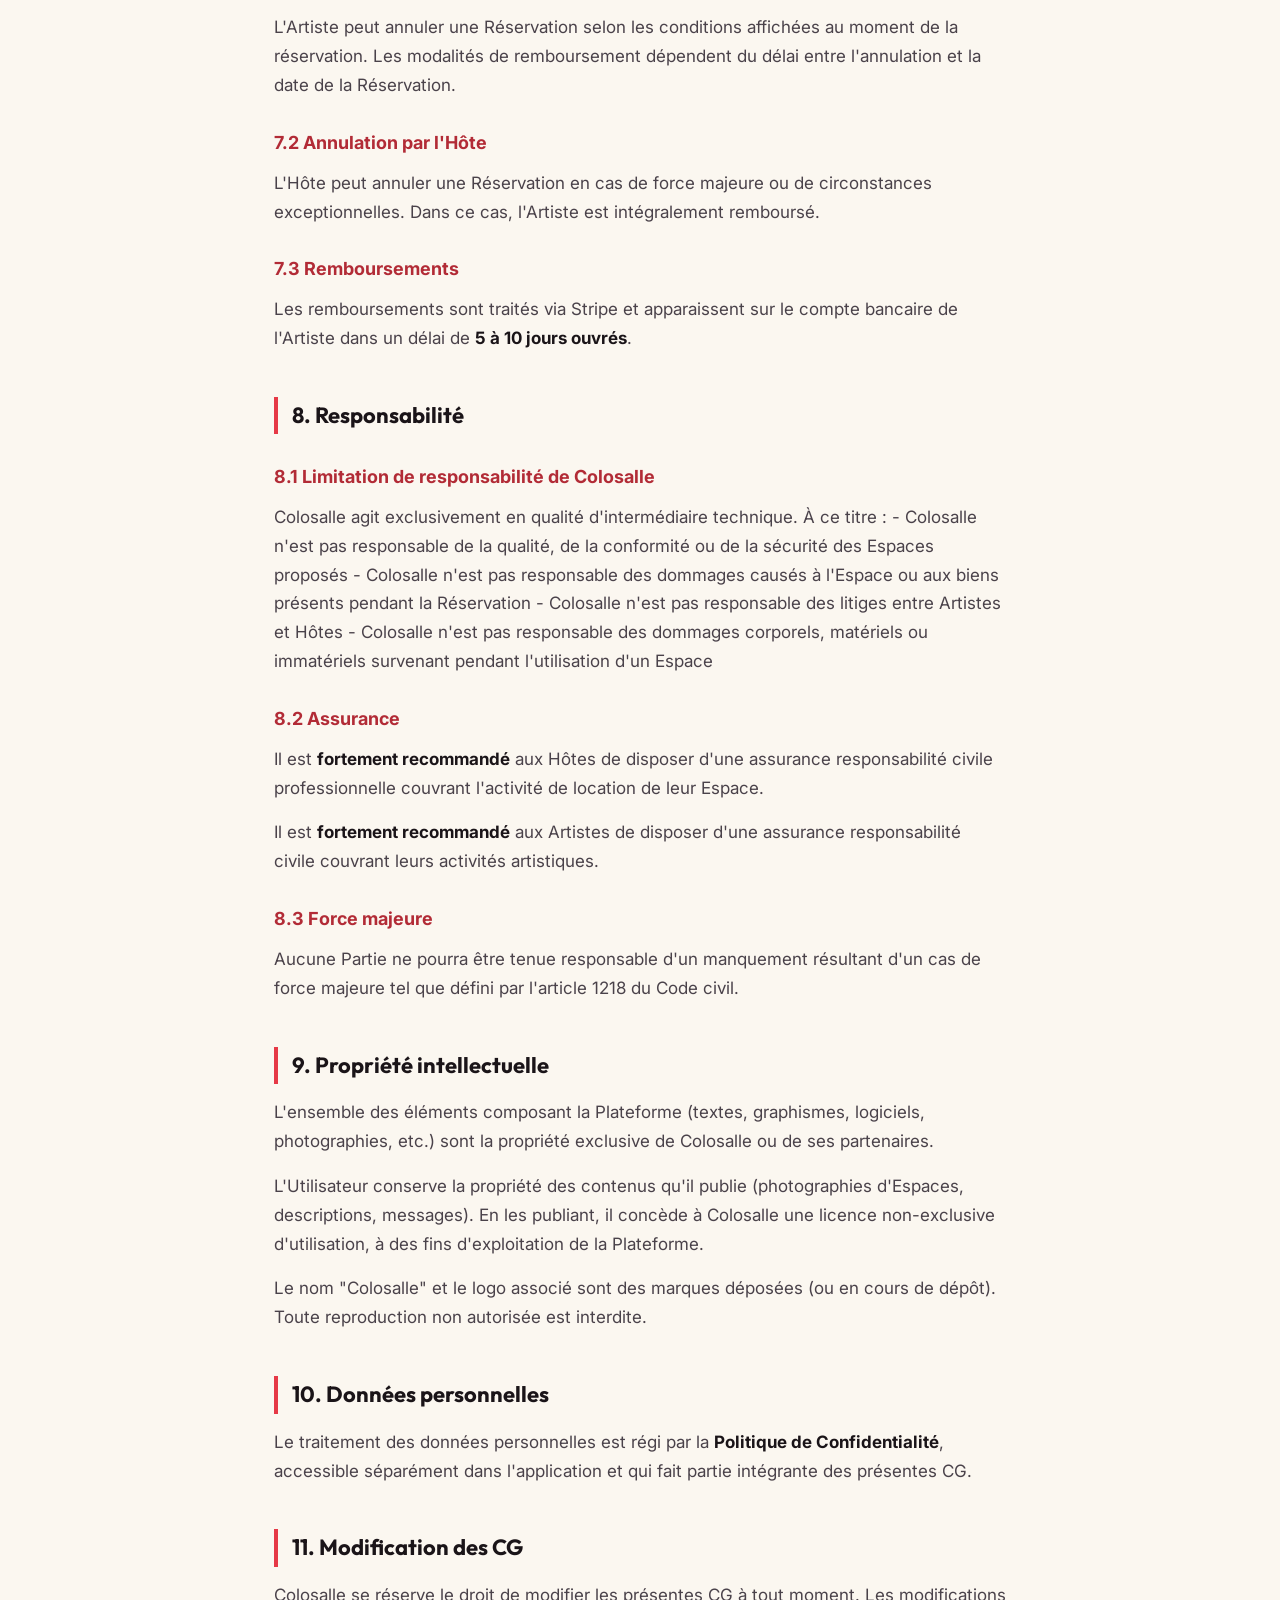
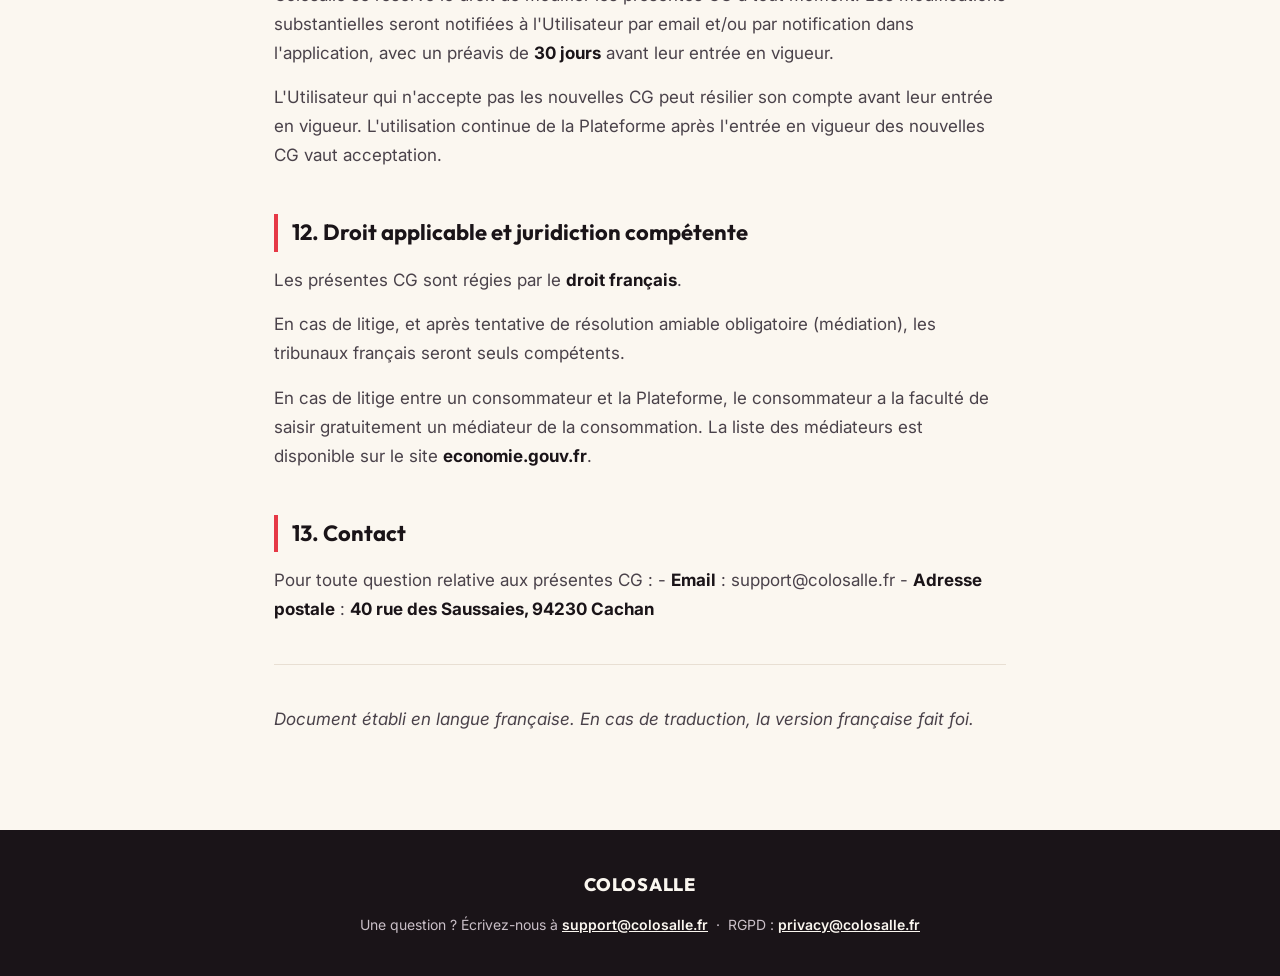
==== commit 660d3e18: "Charte typo: wordmark Outfit bicolore + tagline Syne" ====
--- a/cgu.html
+++ b/cgu.html
@@ -7,12 +7,12 @@
 <meta name="description" content="Conditions générales d'utilisation et de vente de Colosalle.">
 <link rel="preconnect" href="https://fonts.googleapis.com">
 <link rel="preconnect" href="https://fonts.gstatic.com" crossorigin>
-<link href="https://fonts.googleapis.com/css2?family=Syne:wght@700;800&family=Inter:wght@400;600;700&display=swap" rel="stylesheet">
+<link href="https://fonts.googleapis.com/css2?family=Outfit:wght@600;700;800&family=Syne:wght@700;800&family=Inter:wght@400;600;700&display=swap" rel="stylesheet">
 <link rel="stylesheet" href="style.css">
 </head>
 <body>
 <header class="site-header">
-  <a href="index.html"><h1 class="wordmark">Colosalle</h1></a>
+  <a href="index.html"><h1 class="wordmark">COLO<span class="dot">·</span><span class="salle">SALLE</span></h1></a>
   <p class="tagline">La scène, à portée d'artiste.</p>
 </header>
 
--- a/style.css
+++ b/style.css
@@ -34,19 +34,24 @@
 }
 .site-header a { color: var(--creme); text-decoration: none; }
 .wordmark {
-  font-family: 'Syne', sans-serif;
+  font-family: 'Outfit', sans-serif;
   font-weight: 800;
   font-size: clamp(28px, 6vw, 40px);
-  letter-spacing: 0.04em;
+  letter-spacing: 0.08em;
   text-transform: uppercase;
   margin: 0;
   line-height: 1;
-}
+  color: var(--creme);
+}
+.wordmark .salle { color: var(--encre); }
+.wordmark .dot { color: var(--rouge-fonce); }
 .tagline {
-  font-size: 14px;
-  opacity: 0.9;
-  margin: 8px 0 0;
-  font-style: italic;
+  font-family: 'Syne', sans-serif;
+  font-size: 14px;
+  font-weight: 700;
+  opacity: 0.95;
+  margin: 10px 0 0;
+  letter-spacing: 0.02em;
 }
 
 /* ---- Navigation ---- */
@@ -82,7 +87,7 @@
 }
 
 h1 {
-  font-family: 'Syne', sans-serif;
+  font-family: 'Outfit', sans-serif;
   font-weight: 800;
   font-size: clamp(28px, 5vw, 40px);
   line-height: 1.15;
@@ -98,7 +103,7 @@
 }
 
 h2 {
-  font-family: 'Syne', sans-serif;
+  font-family: 'Outfit', sans-serif;
   font-weight: 700;
   font-size: 22px;
   margin: 44px 0 14px;
@@ -172,7 +177,7 @@
 }
 .site-footer a { color: var(--creme); font-weight: 600; }
 .site-footer .foot-word {
-  font-family: 'Syne', sans-serif;
+  font-family: 'Outfit', sans-serif;
   font-weight: 800;
   text-transform: uppercase;
   letter-spacing: 0.04em;
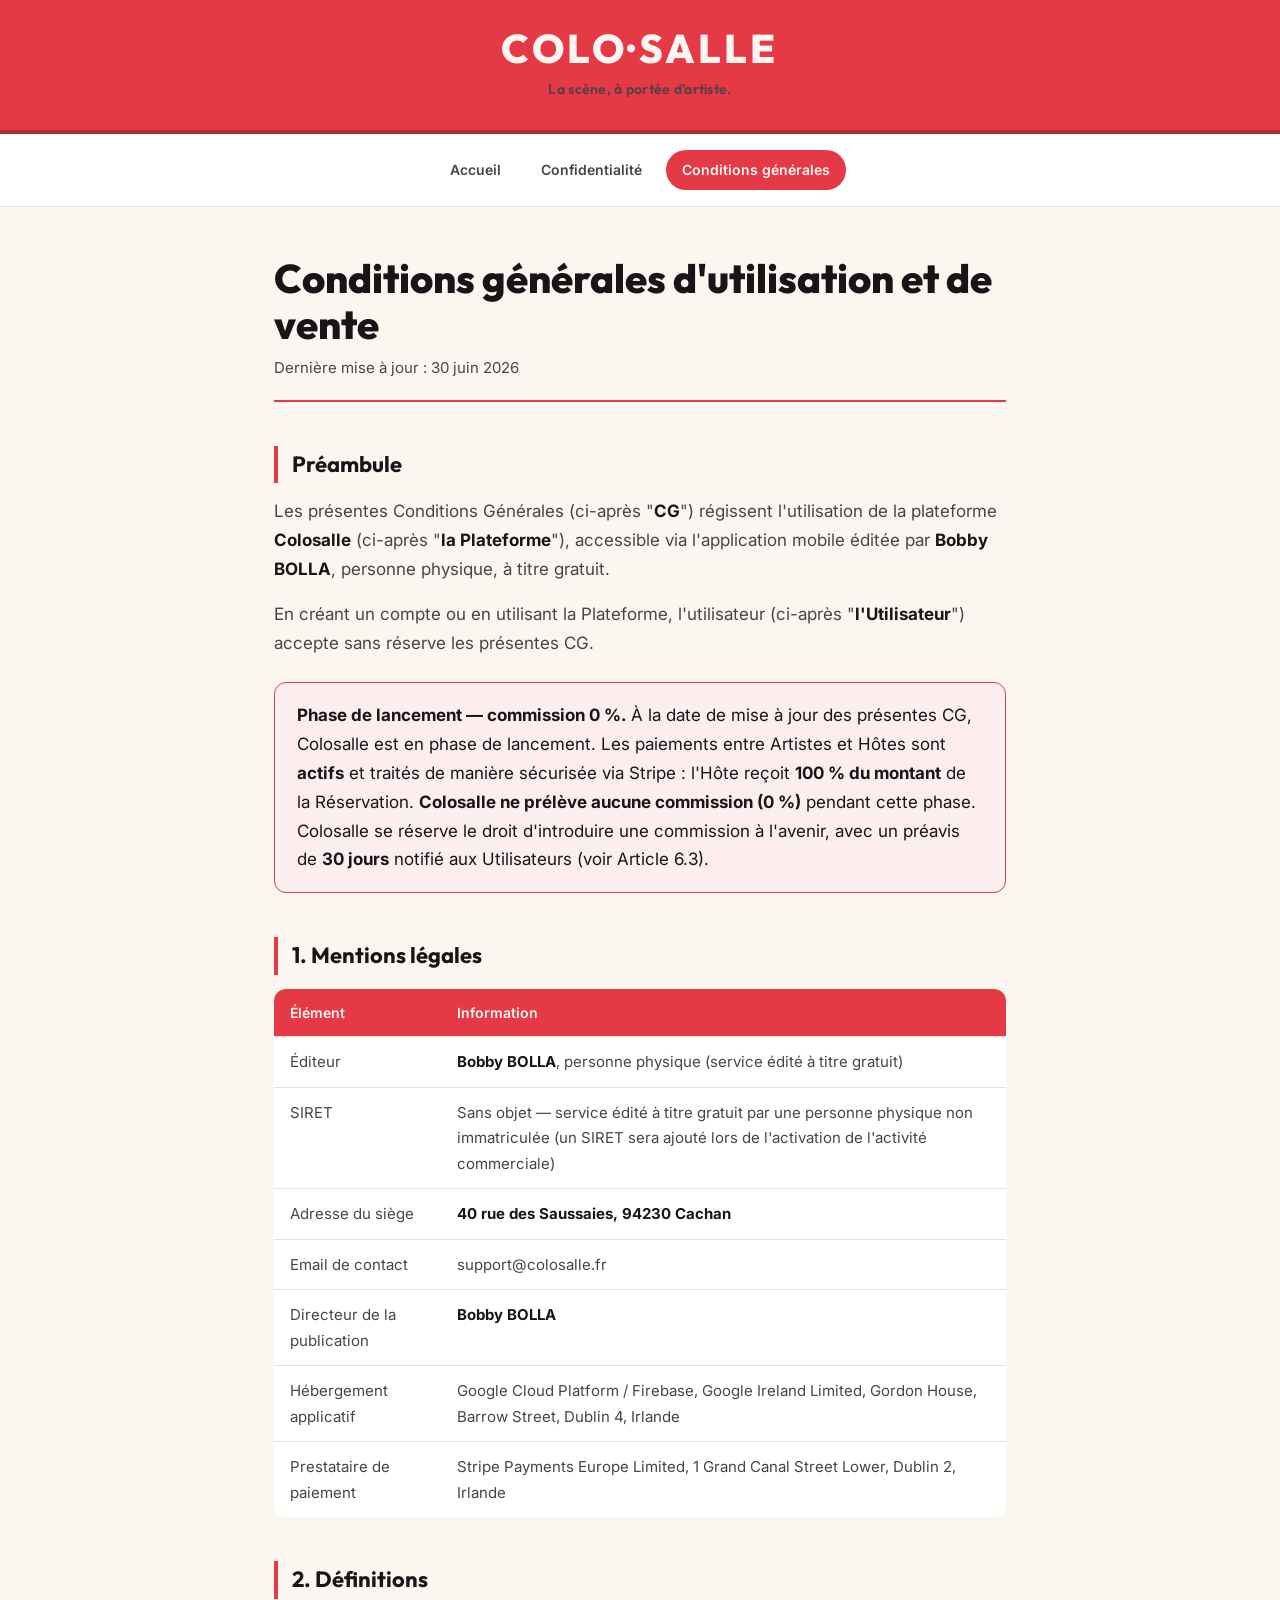
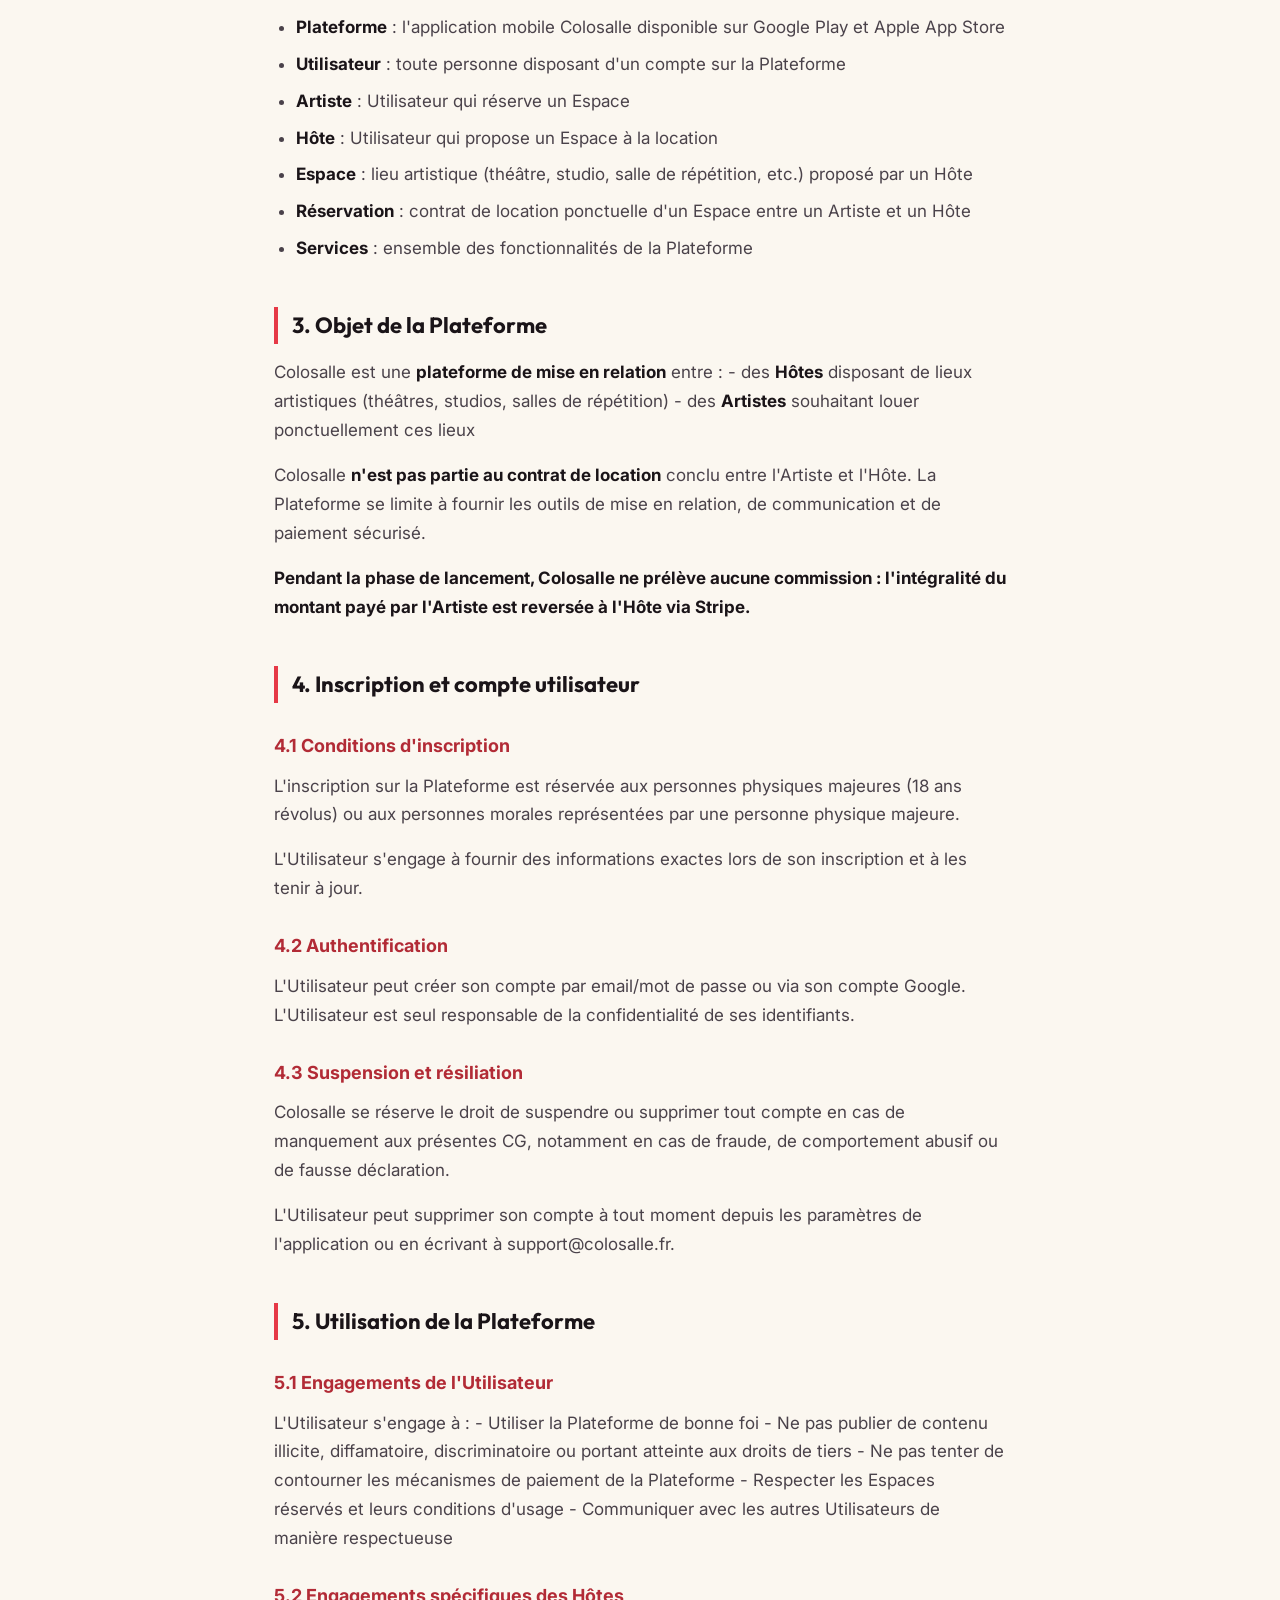
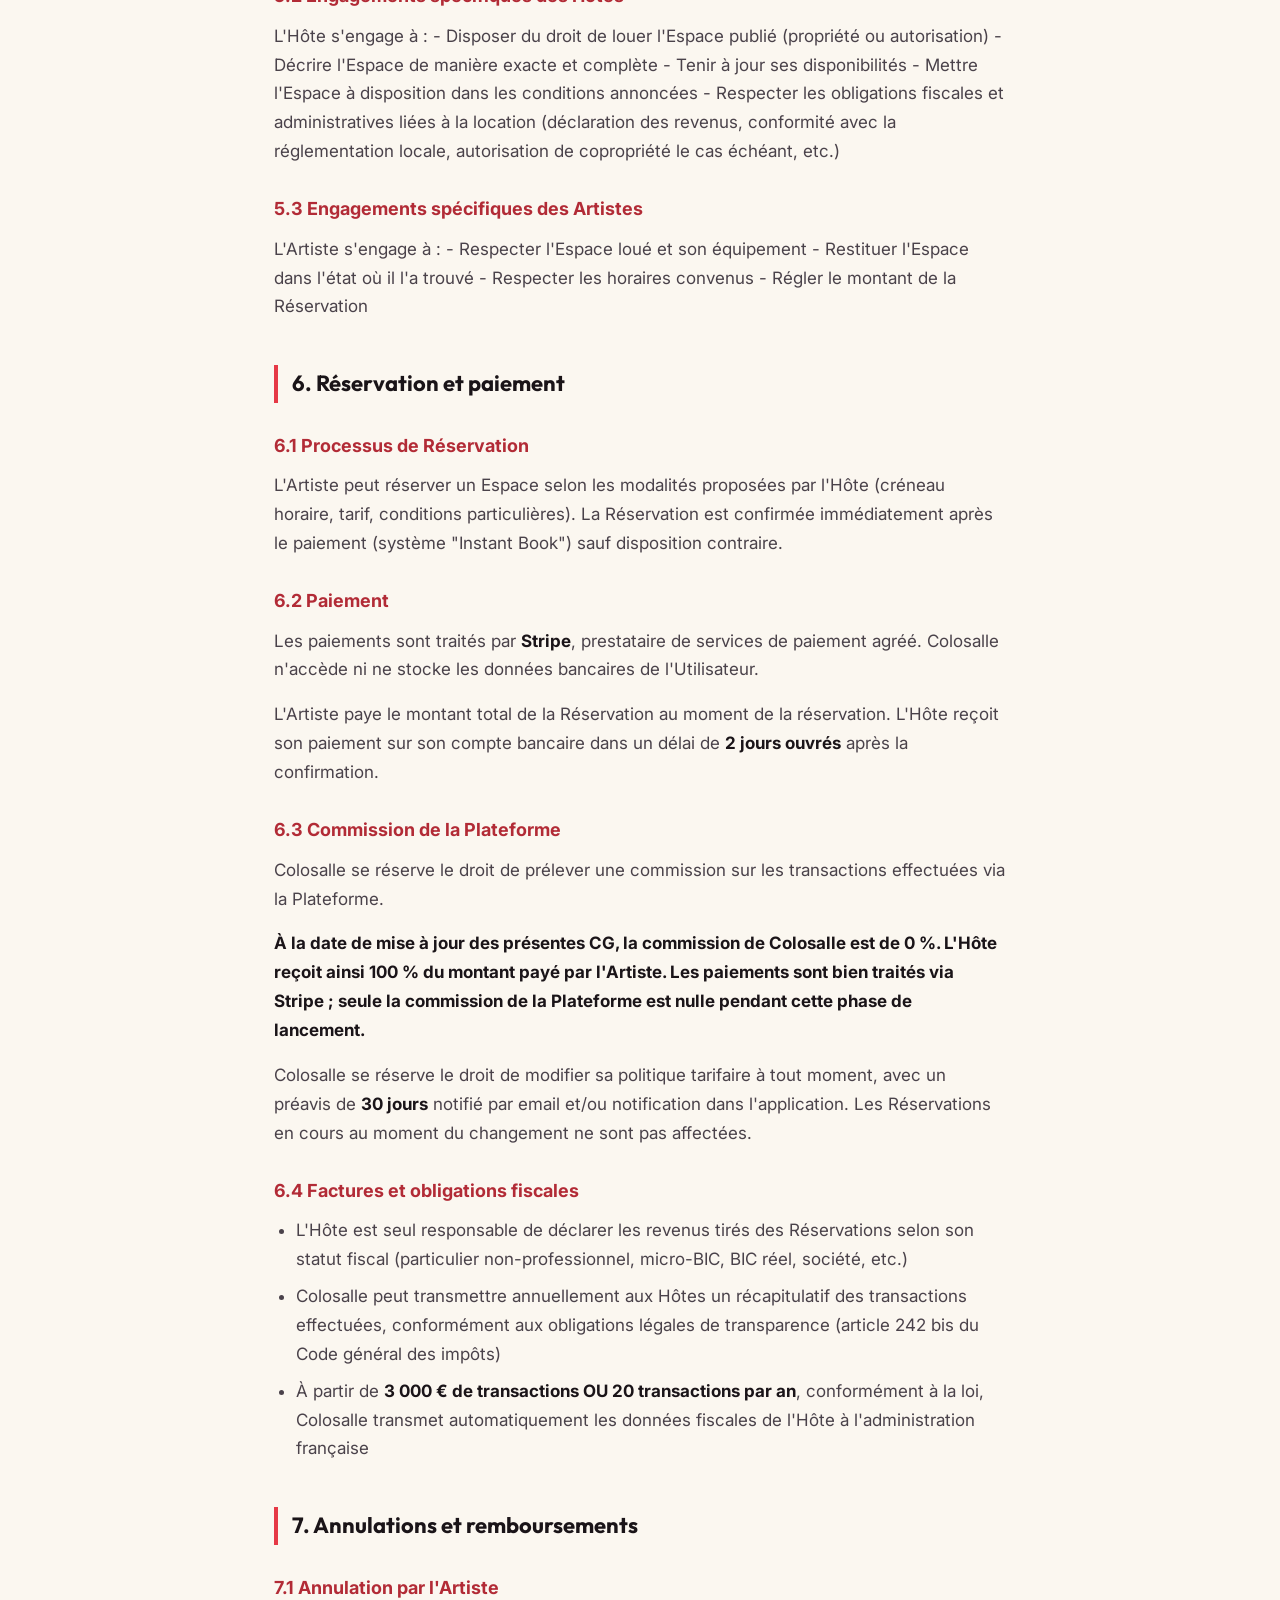
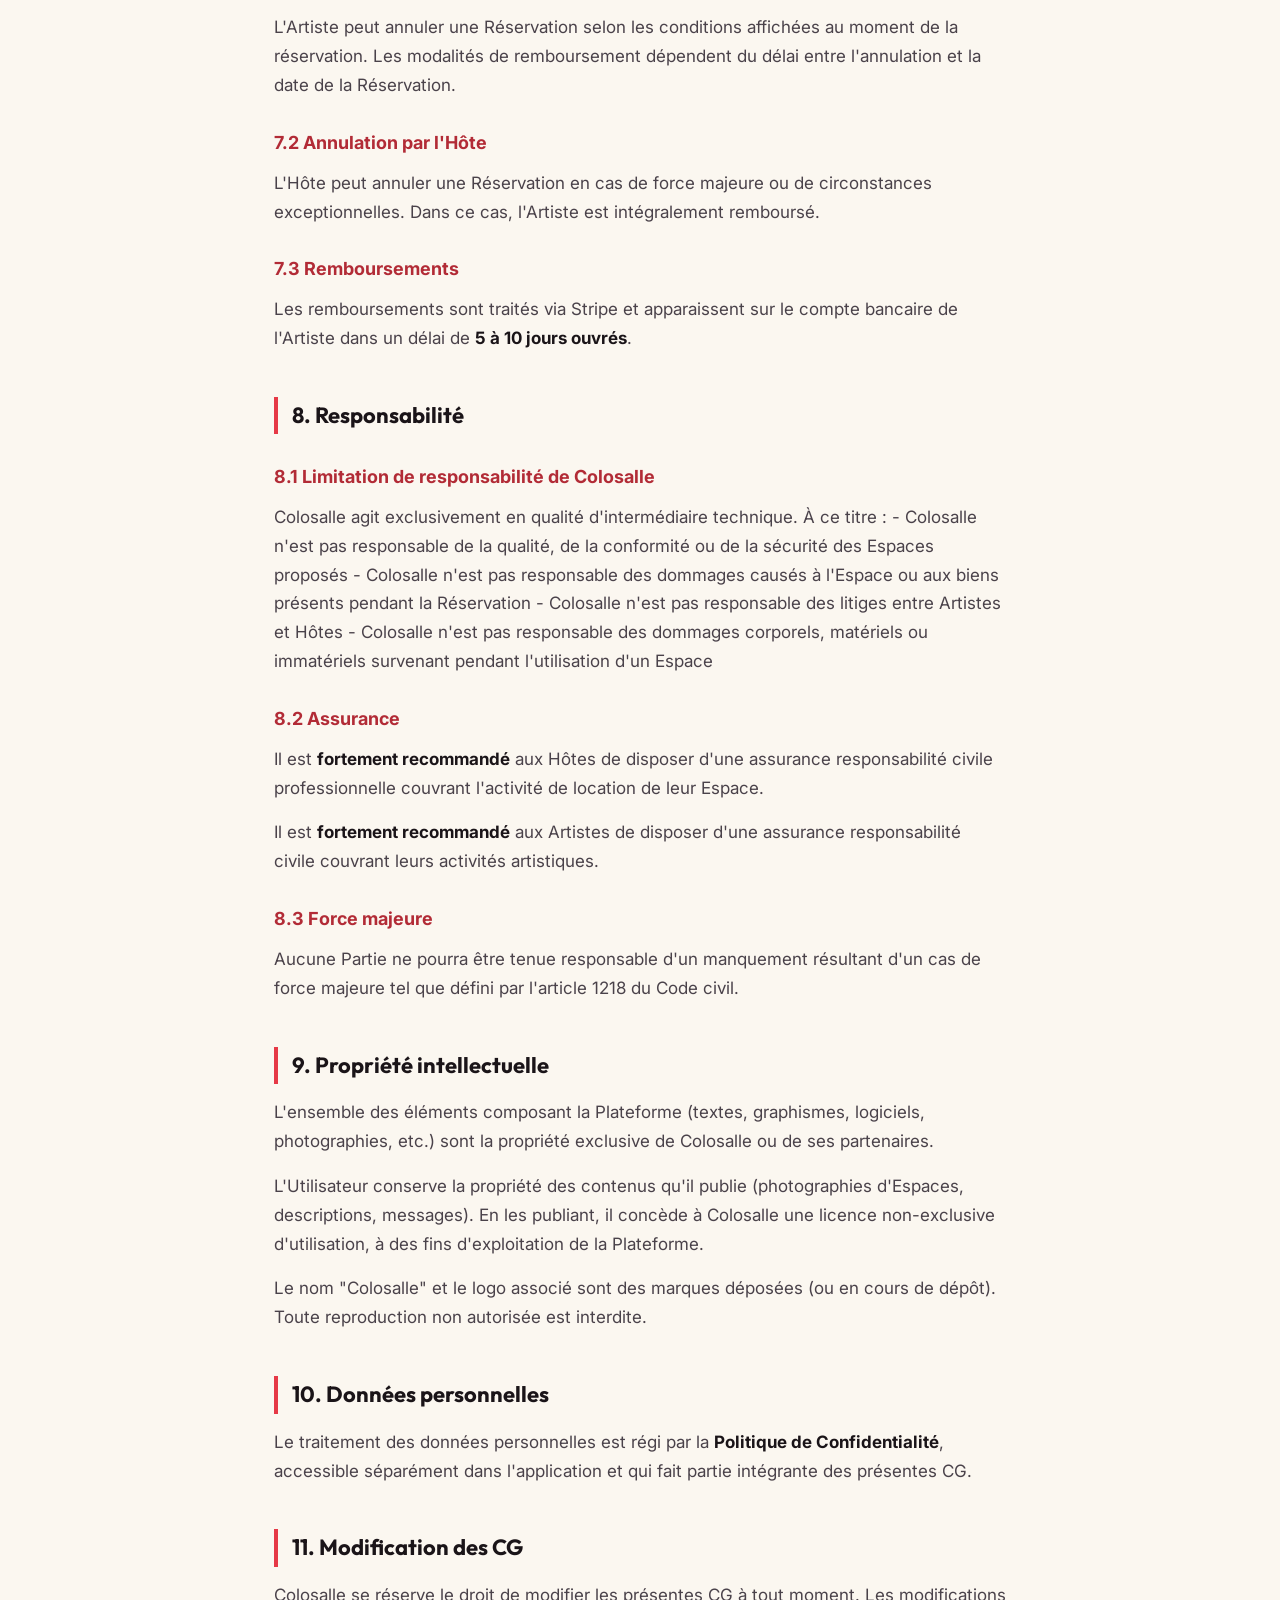
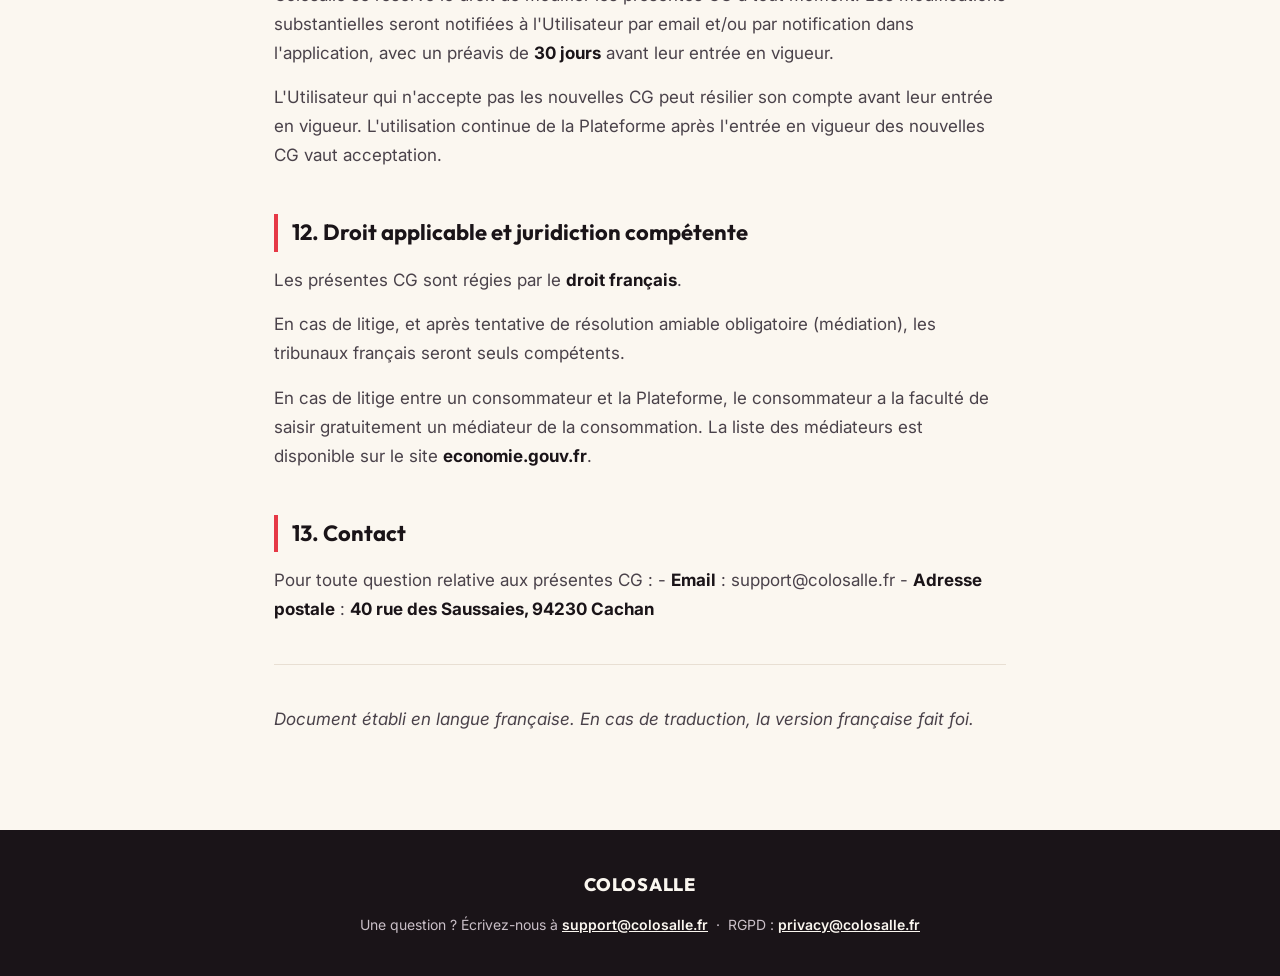
==== commit 5a231b43: "Typo Outfit + wordmark bicolore" ====
--- a/cgu.html
+++ b/cgu.html
@@ -7,7 +7,7 @@
 <meta name="description" content="Conditions générales d'utilisation et de vente de Colosalle.">
 <link rel="preconnect" href="https://fonts.googleapis.com">
 <link rel="preconnect" href="https://fonts.gstatic.com" crossorigin>
-<link href="https://fonts.googleapis.com/css2?family=Outfit:wght@600;700;800&family=Syne:wght@700;800&family=Inter:wght@400;600;700&display=swap" rel="stylesheet">
+<link href="https://fonts.googleapis.com/css2?family=Outfit:wght@400;600;700;800&family=Inter:wght@400;600;700&display=swap" rel="stylesheet">
 <link rel="stylesheet" href="style.css">
 </head>
 <body>
--- a/style.css
+++ b/style.css
@@ -43,12 +43,10 @@
   line-height: 1;
   color: var(--creme);
 }
-.wordmark .salle { color: var(--encre); }
-.wordmark .dot { color: var(--rouge-fonce); }
 .tagline {
-  font-family: 'Syne', sans-serif;
-  font-size: 14px;
-  font-weight: 700;
+  font-family: 'Outfit', sans-serif;
+  font-size: 14px;
+  font-weight: 600;
   opacity: 0.95;
   margin: 10px 0 0;
   letter-spacing: 0.02em;
